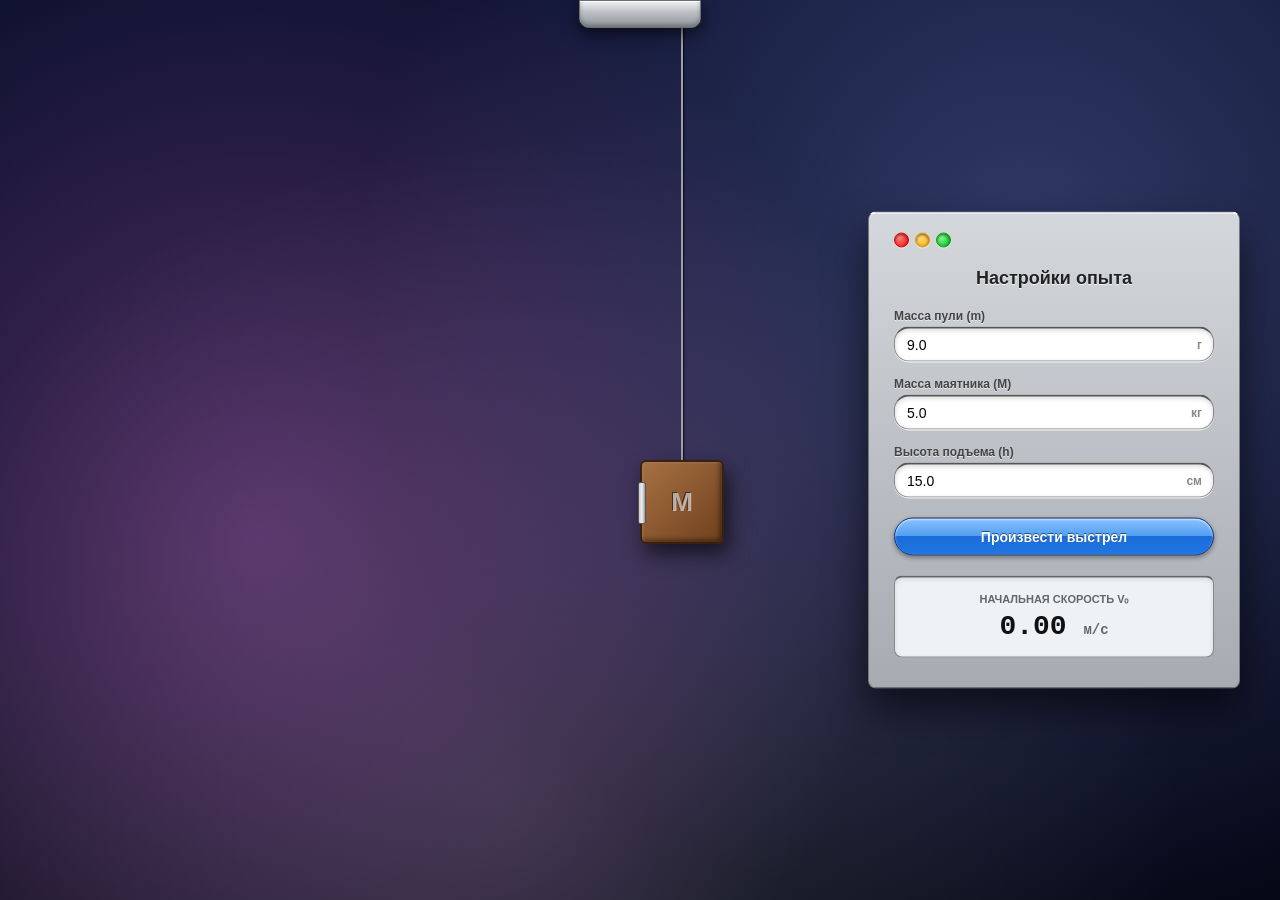
==== src/main/resources/static/index.html @ 95e3cc56 "Initial commit" ====
<!DOCTYPE html>
<html lang="ru">
<head>
    <meta charset="UTF-8">
    <meta name="viewport" content="width=device-width, initial-scale=1.0">
    <title>Баллистический маятник</title>
    <style>
        /* ========================================== */
        /* === ФОН MAC OS X LEOPARD (AURORA) ======== */
        /* ========================================== */
        body, html {
            margin: 0;
            padding: 0;
            width: 100vw;
            height: 100vh;
            overflow: hidden;
            font-family: "Lucida Grande", "Helvetica Neue", Helvetica, Arial, sans-serif;

            /* macOS X Leopard Aurora inspired background */
            background-color: #0a0f2a;
            background-image:
                radial-gradient(circle at 20% 60%, rgba(220, 114, 232, 0.35) 0%, transparent 55%),
                radial-gradient(circle at 80% 30%, rgba(125, 141, 223, 0.35) 0%, transparent 55%),
                radial-gradient(circle at 40% 90%, rgba(255, 255, 255, 0.15) 0%, transparent 60%),
                linear-gradient(180deg, #0b102d 0%, #050816 100%);

            color: #5e5561;
        }

        /* ========================================== */
        /* ==== ФИЗИЧЕСКИЕ ОБЪЕКТЫ (МАЯТНИК И ПУШКА) == */
        /* ========================================== */

        /* Точка крепления маятника (потолок) */
        .pendulum-pivot {
            position: absolute;
            top: 0;
            left: 50%;
            transform: translateX(-50%);
            width: 120px;
            height: 26px;

            background: linear-gradient(180deg,#f4f4f4 0%,#bfc3c9 40%,#8e939a 100%);
            border-radius: 0 0 10px 10px;
            border: 1px solid #6d6f73;

            box-shadow:
                inset 0 1px 0 rgba(255,255,255,0.9),
                inset 0 -2px 4px rgba(0,0,0,0.25),
                0 6px 16px rgba(0,0,0,0.6);

            z-index: 20;
        }

        /* Вращающаяся система маятника */
        .pendulum-system {
            position: absolute;
            top: 10px; /* Ось вращения */
            left: 50%;
            transform-origin: top center;
            display: flex;
            flex-direction: column;
            align-items: center;
            z-index: 10;
        }

        /* Нить маятника */
        .wire {
            width: 2px;
            height: 50vh;
            background: #a0a0a0;
            box-shadow: 1px 0 2px rgba(0,0,0,0.8);
        }

        /* Деревянный блок маятника (Детализированный) */
        .block {
            width: 80px;
            height: 80px;
            /* Текстура дерева */
            background: linear-gradient(135deg, #A67142 0%, #70401E 100%);
            border: 2px solid #3B200C;
            border-radius: 6px;
            box-shadow:
                    inset 1px 1px 3px rgba(255,255,255,0.2),
                    inset -2px -2px 5px rgba(0,0,0,0.5),
                    5px 10px 20px rgba(0,0,0,0.6);
            position: relative;
            display: flex;
            justify-content: center;
            align-items: center;
            font-size: 26px;
            font-weight: bold;
            color: rgba(255,255,255,0.6);
            text-shadow: -1px -1px 0 rgba(0,0,0,0.5);
        }

        /* Металлическая мишень на левой стороне блока */
        .target-plate {
            position: absolute;
            left: -4px;
            top: 20px;
            width: 6px;
            height: 40px;
            background: linear-gradient(to right, #ccc, #eee, #999);
            border: 1px solid #555;
            border-radius: 2px;
        }

        /* Стендовая пушка (Слева) */
        .launcher-station {
            position: absolute;
            left: 8vw;
            top: calc(50vh + 60px); /* Центр блока */
            transform: translateY(-50%);
            z-index: 12;
            display: flex;
            align-items: center;
        }

        /* Ствол пушки */
        .launcher-barrel {
            width: 220px;
            height: 90px;

            /* Only display the image without any visual container */
            background-image: url("https://upload.wikimedia.org/wikipedia/commons/b/b4/Glock_17_MOD_45154998_%28Transparent%29.png");
            background-size: contain;
            background-repeat: no-repeat;
            background-position: center;

            background-color: transparent;
            border: none;
            box-shadow: none;
        }

        /* Вспышка выстрела */
        .muzzle-flash {
            position: absolute;
            right: -10px;
            top: 10px;
            width: 70px;
            height: 70px;
            background: radial-gradient(circle, #fff 0%, #ffcc00 20%, #ff3300 50%, transparent 70%);
            border-radius: 50%;
            opacity: 0;
            mix-blend-mode: screen;
        }

        /* Летящая пуля */
        .flying-bullet {
            position: absolute;
            left: calc(8vw + 200px);
            top: calc(50vh + 30px);
            transform: translateY(-50%);
            width: 20px;
            height: 8px;
            /* Золотистая пуля */
            background: linear-gradient(to bottom, #ffea8c, #d4af37, #997a00);
            border-radius: 50% 3px 3px 50%;
            box-shadow: 0 0 10px rgba(255, 215, 0, 0.5);
            z-index: 11;
            opacity: 0;
        }

        /* ========================================== */
        /* === ПАНЕЛЬ УПРАВЛЕНИЯ (BRUSHED METAL) ==== */
        /* ========================================== */
        .control-panel {
            position: fixed;
            right: 40px;
            top: 50%;
            transform: translateY(-50%);
            width: 320px;
            /* Эффект матового алюминия */
            background: linear-gradient(0deg, #a6abb2 0%, #d4d7db 100%);
            border: 1px solid #777;
            border-top: 1px solid #fff;
            border-radius: 8px;
            padding: 20px 25px 30px 25px;
            box-shadow: 0 20px 40px rgba(0, 0, 0, 0.6), inset 0 1px 0 rgba(255,255,255,1);
            z-index: 100;
        }

        /* Оконные кнопки Apple (Светофор) */
        .window-controls {
            display: flex;
            gap: 6px;
            margin-bottom: 20px;
        }
        .dot {
            width: 13px;
            height: 13px;
            border-radius: 50%;
            box-shadow: inset 0 1px 3px rgba(0,0,0,0.6), 0 1px 0 rgba(255,255,255,0.5);
        }
        .dot.red { background: radial-gradient(circle at 30% 30%, #ff8585, #ff2e2e 70%, #cc0000); border: 1px solid #d00; }
        .dot.yellow { background: radial-gradient(circle at 30% 30%, #ffdf85, #ffb82e 70%, #d98f00); border: 1px solid #d90; }
        .dot.green { background: radial-gradient(circle at 30% 30%, #85ff93, #28c940 70%, #008f11); border: 1px solid #0a0; }

        .panel-header h2 {
            margin: 0;
            font-size: 18px;
            text-shadow: 0 1px 0 rgba(255,255,255,0.8);
            text-align: center;
            color: #222;
        }

        .inputs-container {
            margin-top: 20px;
            display: flex;
            flex-direction: column;
            gap: 15px;
        }

        .input-group label {
            font-size: 12px;
            color: #444;
            font-weight: bold;
            text-shadow: 0 1px 0 rgba(255,255,255,0.6);
            margin-bottom: 4px;
            display: block;
        }

        .input-wrapper {
            position: relative;
        }

        /* Поля ввода в стиле Mac OS X (вдавленные, белые) */
        input {
            width: 100%;
            background: #ffffff;
            border: 1px solid #888;
            border-top: 2px solid #555; /* Тень сверху */
            color: #000;
            padding: 8px 30px 8px 12px;
            border-radius: 15px; /* Pill-shape */
            font-size: 14px;
            outline: none;
            box-shadow: inset 0 2px 5px rgba(0,0,0,0.15), 0 1px 0 rgba(255,255,255,0.8);
            box-sizing: border-box;
            font-family: inherit;
        }

        input:focus {
            box-shadow: inset 0 2px 5px rgba(0,0,0,0.15), 0 0 5px rgba(81, 167, 249, 0.8);
            border-color: #51a7f9;
        }

        .unit {
            position: absolute;
            right: 12px;
            top: 50%;
            transform: translateY(-50%);
            color: #888;
            font-size: 12px;
            font-weight: bold;
        }

        /* Знаменитые желейные кнопки Aqua! */
        button {
            width: 100%;
            margin-top: 20px;
            background: linear-gradient(180deg, #8bc2ff 0%, #4f9ef0 49%, #1b6cd9 50%, #2076e3 100%);
            border: 1px solid #103173;
            color: #fff;
            padding: 10px;
            border-radius: 20px;
            font-size: 14px;
            font-weight: bold;
            text-shadow: 0 -1px 0 rgba(0,0,0,0.5);
            box-shadow: inset 0 1px 2px rgba(255,255,255,0.8), 0 2px 5px rgba(0,0,0,0.4);
            cursor: pointer;
        }

        button:active {
            background: linear-gradient(180deg, #5b92cc 0%, #3071b5 49%, #0f4896 50%, #1353a1 100%);
            box-shadow: inset 0 2px 4px rgba(0,0,0,0.6);
        }

        button:disabled {
            background: linear-gradient(180deg, #d0d0d0 0%, #b0b0b0 49%, #999 50%, #a0a0a0 100%);
            border-color: #777;
            text-shadow: 0 1px 0 rgba(255,255,255,0.5);
            color: #555;
            cursor: not-allowed;
        }

        /* Вывод результата (Экранчик) */
        .result-box {
            margin-top: 20px;
            background: #eef2f5;
            border: 1px solid #888;
            border-top: 2px solid #666;
            border-radius: 8px;
            padding: 15px;
            text-align: center;
            box-shadow: inset 0 2px 5px rgba(0,0,0,0.1);
        }

        .result-title {
            font-size: 11px;
            font-weight: bold;
            color: #666;
            text-transform: uppercase;
        }

        .result-value {
            font-size: 28px;
            font-weight: bold;
            color: #111;
            margin-top: 5px;
            font-family: "Courier New", Courier, monospace;
        }

        .result-value span {
            font-size: 14px;
            color: #666;
        }
    </style>
</head>
<body>


<!-- 1. Стендовая пушка (Слева) -->
<div class="launcher-station" id="launcher">
    <div class="launcher-barrel">
        <div class="muzzle-flash" id="flash"></div>
    </div>
</div>

<!-- 2. Летящая пуля -->
<div class="flying-bullet" id="bullet"></div>

<!-- 3. Система маятника (По центру) -->
<div class="pendulum-pivot"></div>
<div class="pendulum-system" id="pendulum">
    <div class="wire"></div>
    <div class="block">
        <div class="target-plate"></div>
        M
    </div>
</div>

<!-- 4. Панель управления (OS X Brushed Metal) -->
<aside class="control-panel">
    <div class="window-controls">
        <div class="dot red"></div>
        <div class="dot yellow"></div>
        <div class="dot green"></div>
    </div>

    <div class="panel-header">
        <h2>Настройки опыта</h2>
    </div>

    <div class="inputs-container">
        <div class="input-group">
            <label>Масса пули (m)</label>
            <div class="input-wrapper">
                <input type="number" id="bulletMass" value="9.0" step="0.1" min="0.1">
                <span class="unit">г</span>
            </div>
        </div>

        <div class="input-group">
            <label>Масса маятника (M)</label>
            <div class="input-wrapper">
                <input type="number" id="pendulumMass" value="5.0" step="0.1" min="0.1">
                <span class="unit">кг</span>
            </div>
        </div>

        <div class="input-group">
            <label>Высота подъема (h)</label>
            <div class="input-wrapper">
                <input type="number" id="height" value="15.0" step="0.1" min="0.1">
                <span class="unit">см</span>
            </div>
        </div>
    </div>

    <button id="fireBtn" onclick="performExperiment()">Произвести выстрел</button>

    <div class="result-box">
        <div class="result-title">Начальная скорость v₀</div>
        <div class="result-value" id="velocity-result">0.00 <span>м/с</span></div>
    </div>
</aside>

<script>
    async function performExperiment() {
        const bulletMass = document.getElementById('bulletMass').value;
        const pendulumMass = document.getElementById('pendulumMass').value;
        const height = document.getElementById('height').value;

        if(!bulletMass || !pendulumMass || !height) {
            alert("Пожалуйста, заполните все параметры!");
            return;
        }

        const button = document.getElementById('fireBtn');
        button.disabled = true;
        button.innerText = "Расчет...";

        try {
            // Вызов API на твоем Java сервере
            const response = await fetch('/api/calculate', {
                method: 'POST',
                headers: { 'Content-Type': 'application/json' },
                body: JSON.stringify({
                    bulletMass: parseFloat(bulletMass),
                    pendulumMass: parseFloat(pendulumMass),
                    height: parseFloat(height)
                })
            });

            if (response.ok) {
                const data = await response.json();
                triggerPhysicsAnimation(parseFloat(height), data.formattedVelocity);
            } else {
                alert("Ошибка сервера Spring Boot.");
                resetButton(button);
            }
        } catch (error) {
            console.error("Ошибка сети:", error);
            alert("Сервер не отвечает. Запусти Spring Boot.");
            resetButton(button);
        }
    }

    function triggerPhysicsAnimation(heightCm, resultVelocity) {
        const launcher = document.getElementById('launcher');
        const flash = document.getElementById('flash');
        const bullet = document.getElementById('bullet');
        const pendulum = document.getElementById('pendulum');
        const velocityResult = document.getElementById('velocity-result');
        const button = document.getElementById('fireBtn');

        // --- ШАГ 1: РАСЧЕТ УГЛА ОТКЛОНЕНИЯ ---
        // Длина нити (относительно экрана). Для визуализации примем, что нить 50vh = 100 см.
        const L_cm = 100;
        const effectiveHeight = Math.min(heightCm, L_cm - 2);
        const radians = Math.acos(1 - (effectiveHeight / L_cm));

        // ВАЖНО: Пистолет слева, маятник отклоняется вправо.
        // В CSS поворот против часовой стрелки (влево) это положительные градусы,
        // а нам нужно чтобы он пошел ВПРАВО, поэтому делаем угол отрицательным!
        let angleDeg = - (radians * (180 / Math.PI));
        // Ограничение для реалистичности
        angleDeg = Math.max(angleDeg, -70);

        // --- ШАГ 2: АНИМАЦИЯ ПИСТОЛЕТА И ПУЛИ ---
        // Отдача
        launcher.animate([
            { transform: 'translateY(-50%) translateX(0)' },
            { transform: 'translateY(-50%) translateX(-25px)', offset: 0.1 },
            { transform: 'translateY(-50%) translateX(0)' }
        ], { duration: 500, easing: 'cubic-bezier(0.1, 0.9, 0.2, 1)' });

        // Вспышка
        flash.animate([
            { opacity: 1, transform: 'scale(1.5)' },
            { opacity: 0, transform: 'scale(0.5)' }
        ], { duration: 150, easing: 'ease-out' });

        // Полет пули (к мишени)
        const targetX = 'calc(50vw - 40px)'; // Центр экрана минус половина ширины блока

        const bulletFly = bullet.animate([
            { left: 'calc(8vw + 200px)', top: 'calc(50vh + 30px)', opacity: 1, transform: 'rotate(0deg)' },
            { left: targetX, top: 'calc(50vh + 45px)', opacity: 1, transform: 'rotate(0deg)' }
        ], { duration: 200, easing: 'linear', fill: 'forwards' });

        // --- ШАГ 3: КОЛЛИЗИЯ И ГРАВИТАЦИЯ МАЯТНИКА ---
        bulletFly.onfinish = () => {

            // 1. ПУЛЯ ПАДАЕТ
            // После удара о мишень пуля отскакивает чуть вниз и падает на пол
            bullet.animate([
                { left: targetX, top: 'calc(50vh + 45px)', transform: 'rotate(0deg)', opacity: 1 },
                { left: `calc(${targetX} - 20px)`, top: '100vh', transform: 'rotate(-45deg)', opacity: 0 }
            ], { duration: 700, easing: 'ease-in', fill: 'forwards' });

            // 2. ГРАВИТАЦИЯ И ЗАТУХАНИЕ МАЯТНИКА (Damped Harmonic Oscillator)
            // Создаем реалистичные кадры затухающей синусоиды
            const frames = 150; // Количество кадров анимации
            const duration = 6000; // Маятник качается 6 секунд
            const keyframes = [];

            const freq = 15;   // Частота (как быстро качается туда-сюда)
            const damp = 2.5;  // Сила затухания (гравитация/трение воздуха)

            // Нормализатор, чтобы самый первый пик точно достигал расчетного угла angleDeg
            const peakTime = Math.PI / (2 * freq);
            const normFactor = 1 / (Math.exp(-damp * peakTime) * Math.sin(freq * peakTime));

            for (let i = 0; i <= frames; i++) {
                let t = i / frames;
                // Формула: Угол * Затухание * Синусоида
                let currentAngle = angleDeg * normFactor * Math.exp(-damp * t) * Math.sin(freq * t);
                keyframes.push({ transform: `rotate(${currentAngle}deg)` });
            }

            // Запускаем физику маятника
            pendulum.animate(keyframes, {
                duration: duration,
                easing: 'linear',
                fill: 'forwards'
            });

            // Вывод результата почти сразу после удара
            setTimeout(() => {
                velocityResult.innerHTML = `${resultVelocity} <span>м/с</span>`;
                resetButton(button);
            }, 500);
        };
    }

    function resetButton(button) {
        button.disabled = false;
        button.innerText = "Произвести выстрел";
    }
</script>
</body>
</html>
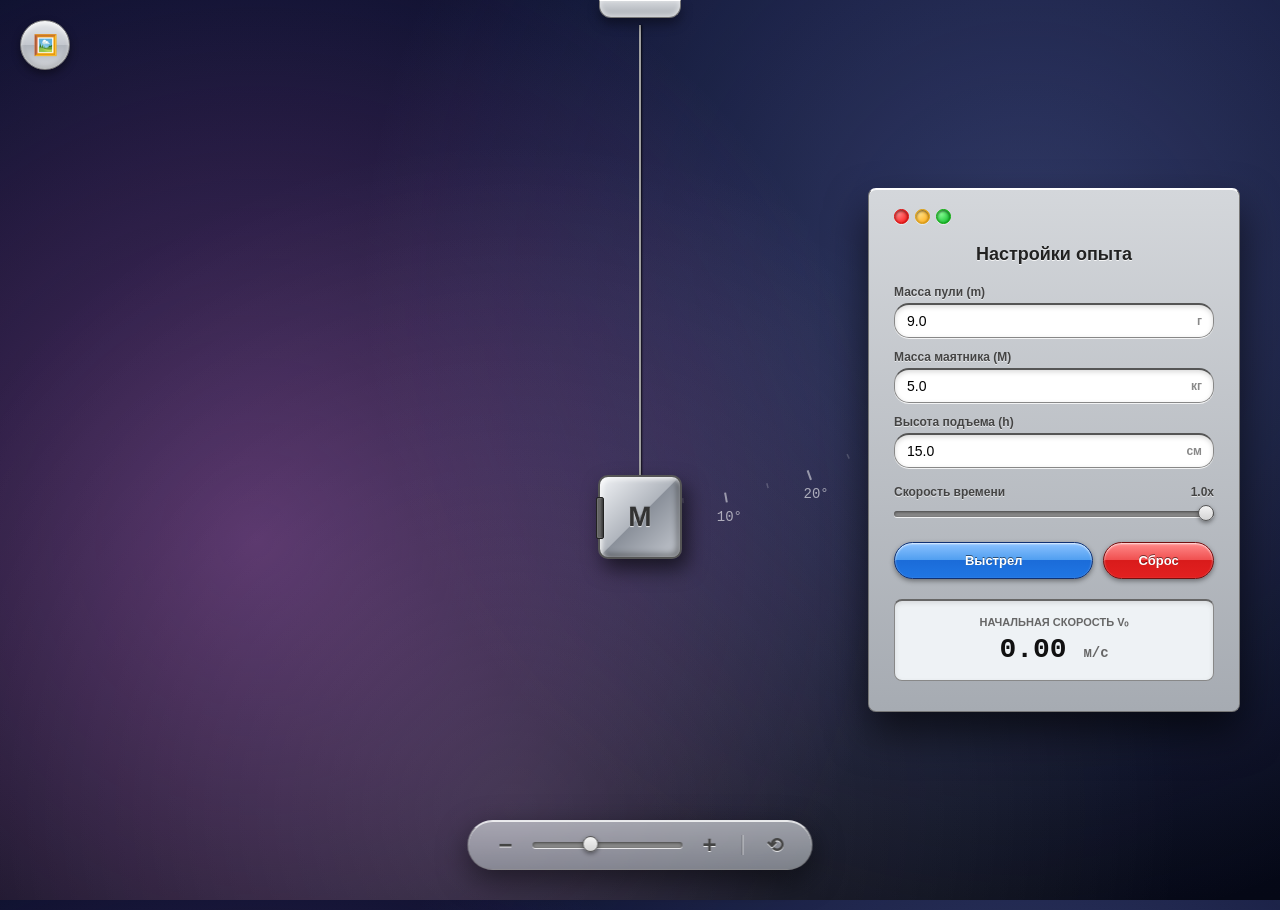
==== commit dcb3df08: "По сути итоговый вариант" ====
--- a/src/main/resources/static/index.html
+++ b/src/main/resources/static/index.html
@@ -15,16 +15,32 @@
             height: 100vh;
             overflow: hidden;
             font-family: "Lucida Grande", "Helvetica Neue", Helvetica, Arial, sans-serif;
-
-            /* macOS X Leopard Aurora inspired background */
+            color: #5e5561;
+            transition: background 0.5s ease;
+            cursor: grab; /* Курсор перетаскивания для фона */
+            user-select: none; /* Отключаем выделение текста при свайпе */
+        }
+
+        /* Фоны в стиле Apple */
+        .bg-leopard {
             background-color: #0a0f2a;
             background-image:
-                radial-gradient(circle at 20% 60%, rgba(220, 114, 232, 0.35) 0%, transparent 55%),
-                radial-gradient(circle at 80% 30%, rgba(125, 141, 223, 0.35) 0%, transparent 55%),
-                radial-gradient(circle at 40% 90%, rgba(255, 255, 255, 0.15) 0%, transparent 60%),
-                linear-gradient(180deg, #0b102d 0%, #050816 100%);
-
-            color: #5e5561;
+                    radial-gradient(circle at 20% 60%, rgba(220, 114, 232, 0.35) 0%, transparent 55%),
+                    radial-gradient(circle at 80% 30%, rgba(125, 141, 223, 0.35) 0%, transparent 55%),
+                    radial-gradient(circle at 40% 90%, rgba(255, 255, 255, 0.15) 0%, transparent 60%),
+                    linear-gradient(180deg, #0b102d 0%, #050816 100%);
+        }
+        .bg-tiger {
+            background-color: #0b5394;
+            background-image: repeating-linear-gradient(0deg, transparent, transparent 2px, rgba(255,255,255,0.05) 2px, rgba(255,255,255,0.05) 4px), radial-gradient(circle at 50% -20%, #4fa3e3 0%, #073763 80%);
+        }
+        .bg-linen {
+            background-color: #4a4d54;
+            background-image: radial-gradient(circle at center, transparent 0%, rgba(0,0,0,0.4) 100%), url('data:image/svg+xml;utf8,<svg xmlns="http://www.w3.org/2000/svg" width="4" height="4"><rect width="4" height="4" fill="%234a4d54"/><path d="M0 0L4 4M4 0L0 4" stroke="%233e4046" stroke-width="1"/></svg>');
+        }
+        .bg-space {
+            background-color: #05050a;
+            background-image: radial-gradient(circle at 30% 30%, rgba(120,40,200,0.2) 0%, transparent 50%), radial-gradient(circle at 70% 70%, rgba(40,120,200,0.2) 0%, transparent 50%), url('data:image/svg+xml;utf8,<svg xmlns="http://www.w3.org/2000/svg" width="100" height="100"><circle cx="20" cy="20" r="1" fill="white" opacity="0.5"/><circle cx="70" cy="80" r="1.5" fill="white" opacity="0.8"/><circle cx="80" cy="30" r="0.8" fill="white" opacity="0.3"/></svg>');
         }
 
         /* ========================================== */
@@ -34,20 +50,20 @@
         /* Точка крепления маятника (потолок) */
         .pendulum-pivot {
             position: absolute;
-            top: 0;
+            top: 0px;
             left: 50%;
             transform: translateX(-50%);
-            width: 120px;
-            height: 26px;
-
-            background: linear-gradient(180deg,#f4f4f4 0%,#bfc3c9 40%,#8e939a 100%);
-            border-radius: 0 0 10px 10px;
-            border: 1px solid #6d6f73;
+            width: 80px;
+            height: 16px;
+
+            background: linear-gradient(180deg, #d4d7db 0%, #a6abb2 100%);
+            border-radius: 0 0 12px 12px;
+            border: 1px solid #777;
+            border-top: 1px solid #fff;
 
             box-shadow:
-                inset 0 1px 0 rgba(255,255,255,0.9),
-                inset 0 -2px 4px rgba(0,0,0,0.25),
-                0 6px 16px rgba(0,0,0,0.6);
+                    inset 0 -2px 5px rgba(255,255,255,0.6),
+                    0 6px 12px rgba(0,0,0,0.4);
 
             z-index: 20;
         }
@@ -55,8 +71,10 @@
         /* Вращающаяся система маятника */
         .pendulum-system {
             position: absolute;
-            top: 10px; /* Ось вращения */
-            left: 50%;
+            top: 25px; /* Ось вращения смещена под крепление */
+            /* ИСПРАВЛЕНИЕ: Жесткое центрирование, смещаем ровно на половину ширины (40px) влево */
+            left: calc(50% - 40px);
+            width: 80px; /* Фиксированная ширина для ровного центрирования детей */
             transform-origin: top center;
             display: flex;
             flex-direction: column;
@@ -72,68 +90,61 @@
             box-shadow: 1px 0 2px rgba(0,0,0,0.8);
         }
 
-        /* Деревянный блок маятника (Детализированный) */
+        /* Металлический блок маятника (Стиль Chrome/Матовый алюминий) */
         .block {
             width: 80px;
             height: 80px;
-            /* Текстура дерева */
-            background: linear-gradient(135deg, #A67142 0%, #70401E 100%);
-            border: 2px solid #3B200C;
-            border-radius: 6px;
+            background: linear-gradient(135deg, #f0f2f5 0%, #b0b5bd 49%, #8a909a 50%, #c4c8cf 100%);
+            border: 2px solid #555;
+            border-radius: 10px;
             box-shadow:
-                    inset 1px 1px 3px rgba(255,255,255,0.2),
-                    inset -2px -2px 5px rgba(0,0,0,0.5),
+                    inset 2px 2px 5px rgba(255,255,255,0.9),
+                    inset -3px -3px 6px rgba(0,0,0,0.4),
                     5px 10px 20px rgba(0,0,0,0.6);
             position: relative;
             display: flex;
             justify-content: center;
             align-items: center;
-            font-size: 26px;
+            font-size: 28px;
             font-weight: bold;
-            color: rgba(255,255,255,0.6);
-            text-shadow: -1px -1px 0 rgba(0,0,0,0.5);
-        }
-
-        /* Металлическая мишень на левой стороне блока */
+            /* Эффект выгравированного текста */
+            color: #333;
+            text-shadow: 0 1px 1px rgba(255,255,255,0.8), 0 -1px 1px rgba(0,0,0,0.3);
+        }
+
         .target-plate {
             position: absolute;
             left: -4px;
             top: 20px;
             width: 6px;
             height: 40px;
-            background: linear-gradient(to right, #ccc, #eee, #999);
-            border: 1px solid #555;
+            /* Темный вороненый металл для контраста */
+            background: linear-gradient(to right, #444, #666, #333);
+            border: 1px solid #222;
             border-radius: 2px;
+            box-shadow: inset 1px 0 2px rgba(255,255,255,0.3);
         }
 
         /* Стендовая пушка (Слева) */
         .launcher-station {
             position: absolute;
             left: 8vw;
-            top: calc(50vh + 60px); /* Центр блока */
+            top: calc(50vh + 60px);
             transform: translateY(-50%);
             z-index: 12;
             display: flex;
             align-items: center;
         }
 
-        /* Ствол пушки */
         .launcher-barrel {
             width: 220px;
             height: 90px;
-
-            /* Only display the image without any visual container */
             background-image: url("https://upload.wikimedia.org/wikipedia/commons/b/b4/Glock_17_MOD_45154998_%28Transparent%29.png");
             background-size: contain;
             background-repeat: no-repeat;
             background-position: center;
-
-            background-color: transparent;
-            border: none;
-            box-shadow: none;
-        }
-
-        /* Вспышка выстрела */
+        }
+
         .muzzle-flash {
             position: absolute;
             right: -10px;
@@ -146,7 +157,6 @@
             mix-blend-mode: screen;
         }
 
-        /* Летящая пуля */
         .flying-bullet {
             position: absolute;
             left: calc(8vw + 200px);
@@ -154,12 +164,163 @@
             transform: translateY(-50%);
             width: 20px;
             height: 8px;
-            /* Золотистая пуля */
             background: linear-gradient(to bottom, #ffea8c, #d4af37, #997a00);
             border-radius: 50% 3px 3px 50%;
             box-shadow: 0 0 10px rgba(255, 215, 0, 0.5);
             z-index: 11;
             opacity: 0;
+        }
+
+        /* === ЭПИЧНЫЕ СПЕЦЭФФЕКТЫ СТОЛКНОВЕНИЯ === */
+        .particle {
+            position: absolute;
+            border-radius: 50%;
+            pointer-events: none;
+            z-index: 15;
+            box-shadow: 0 0 5px currentColor;
+        }
+        .shockwave {
+            position: absolute;
+            border-radius: 50%;
+            border: 2px solid rgba(255, 255, 255, 0.8);
+            box-shadow: 0 0 15px rgba(255,200,0,0.6), inset 0 0 10px rgba(255,200,0,0.4);
+            pointer-events: none;
+            z-index: 14;
+            transform: translate(-50%, -50%);
+        }
+
+        .impact-flash {
+            position: absolute;
+            width: 300px;
+            height: 300px;
+            background: radial-gradient(circle, rgba(255,255,255,0.9) 0%, rgba(255,200,0,0.5) 30%, transparent 70%);
+            transform: translate(-50%, -50%);
+            mix-blend-mode: screen;
+            z-index: 16;
+            pointer-events: none;
+        }
+
+        /* === КНОПКА ФОНА (КЛАССИЧЕСКАЯ МЕТАЛЛИЧЕСКАЯ КНОПКА APPLE) === */
+        .bg-switcher {
+            position: fixed;
+            top: 20px;
+            left: 20px;
+            width: 48px;
+            height: 48px;
+            border-radius: 50%;
+            background: linear-gradient(180deg, #e6e8eb 0%, #c4c8cf 49%, #b0b5bd 50%, #d4d7db 100%);
+            border: 1px solid #777;
+            box-shadow:
+                    0 4px 8px rgba(0,0,0,0.4),
+                    inset 0 2px 4px rgba(255,255,255,0.9),
+                    inset 0 -2px 5px rgba(0,0,0,0.2);
+            display: flex;
+            justify-content: center;
+            align-items: center;
+            cursor: pointer;
+            z-index: 100;
+            font-size: 20px;
+            transition: transform 0.1s, box-shadow 0.1s;
+        }
+
+        /* Убираем стеклянный блик от прошлой версии, металлу он не нужен */
+        .bg-switcher::before {
+            display: none;
+        }
+
+        .bg-switcher:active {
+            transform: scale(0.92);
+            background: linear-gradient(180deg, #b0b5bd 0%, #9a9fa8 49%, #8a909a 50%, #a6abb2 100%);
+            box-shadow:
+                    0 2px 4px rgba(0,0,0,0.4),
+                    inset 0 3px 6px rgba(0,0,0,0.5);
+        }
+
+        /* ========================================== */
+        /* === ИЗМЕРИТЕЛЬНАЯ ШКАЛА (PROTRACTOR) ===== */
+        /* ========================================== */
+        #scale-container {
+            position: absolute;
+            top: 10px; /* Совпадает с осью маятника */
+            left: 50%;
+            width: 100vh;
+            height: 100vh;
+            transform: translateX(-50%);
+            pointer-events: none;
+            z-index: 5; /* За маятником */
+        }
+        .scale-line {
+            stroke: rgba(255, 255, 255, 0.2);
+            stroke-width: 1.5;
+        }
+        .scale-line-major {
+            stroke: rgba(255, 255, 255, 0.5);
+            stroke-width: 2;
+        }
+        .scale-text {
+            fill: rgba(255, 255, 255, 0.6);
+            font-size: 14px;
+            font-family: monospace;
+            text-anchor: middle;
+            alignment-baseline: middle;
+        }
+
+        /* ========================================== */
+        /* === КОНТЕЙНЕР СИМУЛЯЦИИ И ЗУМ ============ */
+        /* ========================================== */
+        #simulation-container {
+            position: absolute;
+            top: 0;
+            left: 0;
+            width: 100vw;
+            height: 100vh;
+            transform-origin: center center;
+            transition: transform 0.15s ease-out; /* Плавный зум для кнопок */
+        }
+
+        #simulation-container.dragging {
+            transition: none; /* Отключаем плавность при ручном перетаскивании для устранения дерганий */
+        }
+
+        .zoom-panel {
+            position: fixed;
+            bottom: 30px;
+            left: 50%;
+            transform: translateX(-50%);
+            background: linear-gradient(0deg, rgba(166,171,178,0.7) 0%, rgba(212,215,219,0.7) 100%);
+            border: 1px solid rgba(119,119,119,0.5);
+            border-top: 1px solid rgba(255,255,255,0.8);
+            border-radius: 30px;
+            padding: 10px 25px;
+            box-shadow: 0 10px 30px rgba(0, 0, 0, 0.5), inset 0 1px 0 rgba(255,255,255,0.8);
+            backdrop-filter: blur(8px);
+            -webkit-backdrop-filter: blur(8px);
+            display: flex;
+            align-items: center;
+            gap: 15px;
+            z-index: 100;
+            cursor: default; /* Обычный курсор над панелью */
+        }
+
+        .zoom-icon {
+            font-size: 24px;
+            font-weight: bold;
+            color: #444;
+            text-shadow: 0 1px 0 rgba(255,255,255,0.8);
+            cursor: pointer;
+            user-select: none;
+            width: 24px;
+            text-align: center;
+            transition: transform 0.1s;
+        }
+
+        .zoom-icon:active {
+            transform: scale(0.8);
+        }
+
+        .zoom-panel input[type="range"] {
+            width: 150px;
+            margin: 0;
         }
 
         /* ========================================== */
@@ -171,7 +332,6 @@
             top: 50%;
             transform: translateY(-50%);
             width: 320px;
-            /* Эффект матового алюминия */
             background: linear-gradient(0deg, #a6abb2 0%, #d4d7db 100%);
             border: 1px solid #777;
             border-top: 1px solid #fff;
@@ -179,9 +339,9 @@
             padding: 20px 25px 30px 25px;
             box-shadow: 0 20px 40px rgba(0, 0, 0, 0.6), inset 0 1px 0 rgba(255,255,255,1);
             z-index: 100;
-        }
-
-        /* Оконные кнопки Apple (Светофор) */
+            cursor: default; /* Обычный курсор над панелью */
+        }
+
         .window-controls {
             display: flex;
             gap: 6px;
@@ -209,7 +369,7 @@
             margin-top: 20px;
             display: flex;
             flex-direction: column;
-            gap: 15px;
+            gap: 12px;
         }
 
         .input-group label {
@@ -218,22 +378,22 @@
             font-weight: bold;
             text-shadow: 0 1px 0 rgba(255,255,255,0.6);
             margin-bottom: 4px;
-            display: block;
+            display: flex;
+            justify-content: space-between;
         }
 
         .input-wrapper {
             position: relative;
         }
 
-        /* Поля ввода в стиле Mac OS X (вдавленные, белые) */
-        input {
+        input[type="number"] {
             width: 100%;
             background: #ffffff;
             border: 1px solid #888;
-            border-top: 2px solid #555; /* Тень сверху */
+            border-top: 2px solid #555;
             color: #000;
             padding: 8px 30px 8px 12px;
-            border-radius: 15px; /* Pill-shape */
+            border-radius: 15px;
             font-size: 14px;
             outline: none;
             box-shadow: inset 0 2px 5px rgba(0,0,0,0.15), 0 1px 0 rgba(255,255,255,0.8);
@@ -241,9 +401,39 @@
             font-family: inherit;
         }
 
-        input:focus {
+        input[type="number"]:focus {
             box-shadow: inset 0 2px 5px rgba(0,0,0,0.15), 0 0 5px rgba(81, 167, 249, 0.8);
             border-color: #51a7f9;
+        }
+
+        /* Стилизация ползунка времени */
+        input[type="range"] {
+            -webkit-appearance: none;
+            width: 100%;
+            background: transparent;
+            margin: 5px 0;
+        }
+        input[type="range"]:focus {
+            outline: none;
+        }
+        input[type="range"]::-webkit-slider-runnable-track {
+            width: 100%;
+            height: 6px;
+            cursor: pointer;
+            background: #888;
+            border-radius: 3px;
+            box-shadow: inset 0 1px 3px rgba(0,0,0,0.5), 0 1px 0 rgba(255,255,255,0.8);
+        }
+        input[type="range"]::-webkit-slider-thumb {
+            height: 16px;
+            width: 16px;
+            border-radius: 50%;
+            background: linear-gradient(180deg, #f4f4f4 0%, #d4d4d4 100%);
+            border: 1px solid #555;
+            box-shadow: 0 2px 4px rgba(0,0,0,0.4);
+            cursor: pointer;
+            -webkit-appearance: none;
+            margin-top: -6px;
         }
 
         .unit {
@@ -256,16 +446,21 @@
             font-weight: bold;
         }
 
-        /* Знаменитые желейные кнопки Aqua! */
+        /* Кнопки */
+        .button-group {
+            display: flex;
+            gap: 10px;
+            margin-top: 20px;
+        }
+
         button {
-            width: 100%;
-            margin-top: 20px;
+            flex: 1;
             background: linear-gradient(180deg, #8bc2ff 0%, #4f9ef0 49%, #1b6cd9 50%, #2076e3 100%);
             border: 1px solid #103173;
             color: #fff;
             padding: 10px;
             border-radius: 20px;
-            font-size: 14px;
+            font-size: 13px;
             font-weight: bold;
             text-shadow: 0 -1px 0 rgba(0,0,0,0.5);
             box-shadow: inset 0 1px 2px rgba(255,255,255,0.8), 0 2px 5px rgba(0,0,0,0.4);
@@ -285,7 +480,15 @@
             cursor: not-allowed;
         }
 
-        /* Вывод результата (Экранчик) */
+        .btn-reset {
+            flex: 0.5;
+            background: linear-gradient(180deg, #ff8b8b 0%, #f04f4f 49%, #d91b1b 50%, #e32020 100%);
+            border: 1px solid #731010;
+        }
+        .btn-reset:active {
+            background: linear-gradient(180deg, #cc5b5b 0%, #b53030 49%, #960f0f 50%, #a11313 100%);
+        }
+
         .result-box {
             margin-top: 20px;
             background: #eef2f5;
@@ -318,33 +521,50 @@
         }
     </style>
 </head>
-<body>
-
-
-<!-- 1. Стендовая пушка (Слева) -->
-<div class="launcher-station" id="launcher">
-    <div class="launcher-barrel">
-        <div class="muzzle-flash" id="flash"></div>
+<body class="bg-leopard">
+
+<!-- КОНТЕЙНЕР ДЛЯ МАСШТАБИРОВАНИЯ (Группирует все объекты симуляции) -->
+<div id="simulation-container">
+    <!-- Шкала (Генерируется через JS) -->
+    <svg id="scale-container"></svg>
+
+    <!-- 1. Стендовая пушка -->
+    <div class="launcher-station" id="launcher">
+        <div class="launcher-barrel">
+            <div class="muzzle-flash" id="flash"></div>
+        </div>
+    </div>
+
+    <!-- 2. Летящая пуля -->
+    <div class="flying-bullet" id="bullet"></div>
+
+    <!-- 3. Система маятника -->
+    <div class="pendulum-pivot"></div>
+    <div class="pendulum-system" id="pendulum">
+        <div class="wire"></div>
+        <div class="block">
+            <div class="target-plate"></div>
+            M
+        </div>
     </div>
 </div>
 
-<!-- 2. Летящая пуля -->
-<div class="flying-bullet" id="bullet"></div>
-
-<!-- 3. Система маятника (По центру) -->
-<div class="pendulum-pivot"></div>
-<div class="pendulum-system" id="pendulum">
-    <div class="wire"></div>
-    <div class="block">
-        <div class="target-plate"></div>
-        M
-    </div>
+<!-- Панель зума (Внизу по центру) -->
+<div class="zoom-panel">
+    <span class="zoom-icon" onclick="changeZoom(-0.05)" title="Отдалить">−</span>
+    <input type="range" id="zoomScale" min="0.4" max="2.0" step="0.05" value="1.0" oninput="setZoom(this.value)">
+    <span class="zoom-icon" onclick="changeZoom(0.05)" title="Приблизить">+</span>
+    <div style="width: 1px; height: 20px; background: rgba(0,0,0,0.2); margin: 0 5px; box-shadow: 1px 0 0 rgba(255,255,255,0.5);"></div>
+    <span class="zoom-icon" onclick="resetView()" title="Сбросить камеру" style="font-size: 20px;">⟲</span>
 </div>
 
-<!-- 4. Панель управления (OS X Brushed Metal) -->
+<!-- Иконка смены фона -->
+<div class="bg-switcher" onclick="cycleBackground()" title="Сменить фон (Стиль Apple)">🖼️</div>
+
+<!-- 4. Панель управления -->
 <aside class="control-panel">
     <div class="window-controls">
-        <div class="dot red"></div>
+        <div class="dot red" onclick="resetSimulation()" style="cursor: pointer;" title="Сброс"></div>
         <div class="dot yellow"></div>
         <div class="dot green"></div>
     </div>
@@ -377,9 +597,18 @@
                 <span class="unit">см</span>
             </div>
         </div>
+
+        <!-- Контроль времени (Slow-Mo) -->
+        <div class="input-group" style="margin-top: 5px;">
+            <label><span>Скорость времени</span> <span id="timeVal">1.0x</span></label>
+            <input type="range" id="timeScale" min="0.1" max="1.0" step="0.1" value="1.0" oninput="updateTimeScale(this.value)">
+        </div>
     </div>
 
-    <button id="fireBtn" onclick="performExperiment()">Произвести выстрел</button>
+    <div class="button-group">
+        <button id="fireBtn" onclick="performExperiment()">Выстрел</button>
+        <button id="resetBtn" class="btn-reset" onclick="resetSimulation()">Сброс</button>
+    </div>
 
     <div class="result-box">
         <div class="result-title">Начальная скорость v₀</div>
@@ -388,46 +617,342 @@
 </aside>
 
 <script>
+    let globalPlaybackRate = 1.0;
+    let activeAnimations = [];
+    let numberAnimFrame = null; // Переменная для контроля анимации чисел
+
+    // --- Управление фонами (Стиль Apple) ---
+    const backgrounds = ['bg-leopard', 'bg-tiger', 'bg-linen', 'bg-space'];
+    let currentBgIndex = 0;
+    function cycleBackground() {
+        document.body.classList.remove(backgrounds[currentBgIndex]);
+        currentBgIndex = (currentBgIndex + 1) % backgrounds.length;
+        document.body.classList.add(backgrounds[currentBgIndex]);
+    }
+
+    // --- Управление обзором (Панорамирование и Зум) ---
+    let currentZoom = 1.0;
+    let currentPanX = 0;
+    let isDraggingView = false;
+    let startDragX = 0;
+    let startPanX = 0;
+
+    function updateView() {
+        document.getElementById('simulation-container').style.transform = `scale(${currentZoom}) translateX(${currentPanX}px)`;
+    }
+
+    function setZoom(val) {
+        currentZoom = parseFloat(val);
+        document.getElementById('zoomScale').value = currentZoom;
+        updateView();
+    }
+
+    function changeZoom(delta) {
+        let newVal = currentZoom + delta;
+        newVal = Math.max(0.4, Math.min(2.0, newVal));
+        setZoom(newVal);
+    }
+
+    function resetView() {
+        currentZoom = 1.0;
+        currentPanX = 0;
+        document.getElementById('zoomScale').value = 1.0;
+        updateView();
+    }
+
+    // Перетаскивание мышью (Движение камеры вправо/влево)
+    document.body.addEventListener('mousedown', (e) => {
+        if (e.target.closest('.control-panel') || e.target.closest('.zoom-panel') || e.target.closest('.bg-switcher')) return;
+
+        e.preventDefault(); // Предотвращаем случайное выделение текста
+
+        isDraggingView = true;
+        startDragX = e.clientX;
+        startPanX = currentPanX;
+        document.body.style.cursor = 'grabbing';
+        document.getElementById('simulation-container').classList.add('dragging');
+    });
+
+    window.addEventListener('mousemove', (e) => {
+        if (!isDraggingView) return;
+        const deltaX = (e.clientX - startDragX) / currentZoom;
+        let newPan = startPanX + deltaX;
+
+        // Ограничение перемещения камеры
+        // maxPan: сдвиг вправо (камера смотрит влево) - не даем уйти за пушку
+        const maxPan = window.innerWidth * 0.15;
+        // minPan: сдвиг влево (камера смотрит вправо) - оставляем запас для обзора маятника
+        const minPan = -window.innerWidth * 0.6;
+
+        currentPanX = Math.max(minPan, Math.min(maxPan, newPan));
+        updateView();
+    });
+
+    window.addEventListener('mouseup', () => {
+        isDraggingView = false;
+        document.body.style.cursor = 'grab';
+        document.getElementById('simulation-container').classList.remove('dragging');
+    });
+    window.addEventListener('mouseleave', () => {
+        isDraggingView = false;
+        document.body.style.cursor = 'grab';
+        document.getElementById('simulation-container').classList.remove('dragging');
+    });
+
+    // --- ИСПРАВЛЕНИЕ: Координаты точного попадания пули в мишень ---
+    // Левый край блока (ширина 80px) находится на 50vw - 40px
+    // Мишень (-4px) находится на 50vw - 44px
+    // Чтобы правый край пули (ширина 20px) коснулся мишени, пуля должна остановиться на (50vw - 44px) - 20px = 50vw - 64px
+    const TARGET_LEFT_PX = 'calc(50vw - 64px)';
+    const EPICENTER_PX = 'calc(50vw - 44px)'; // Эпицентр взрыва прямо на металлической пластине
+
+    // --- Эпичные спецэффекты ---
+    function createImpactEffect() {
+        const container = document.getElementById('simulation-container');
+        const startLeft = EPICENTER_PX;
+        const startTop = 'calc(50vh + 45px)';
+
+        // 0. Ослепительная вспышка (Glow)
+        const flash = document.createElement('div');
+        flash.className = 'impact-flash';
+        flash.style.left = startLeft;
+        flash.style.top = startTop;
+        container.appendChild(flash);
+
+        const flashAnim = flash.animate([
+            { opacity: 1, transform: 'translate(-50%, -50%) scale(0.2)' },
+            { opacity: 0, transform: 'translate(-50%, -50%) scale(1.5)' }
+        ], { duration: 400, easing: 'ease-out' });
+        flashAnim.playbackRate = globalPlaybackRate;
+        flashAnim.onfinish = () => flash.remove();
+
+        // 1. Двойная ударная волна
+        for (let w = 0; w < 2; w++) {
+            const wave = document.createElement('div');
+            wave.className = 'shockwave';
+            wave.style.left = startLeft;
+            wave.style.top = startTop;
+            container.appendChild(wave);
+
+            const waveAnim = wave.animate([
+                { width: '0px', height: '0px', opacity: 1, borderWidth: '8px' },
+                { width: w === 0 ? '250px' : '150px', height: w === 0 ? '250px' : '150px', opacity: 0, borderWidth: '1px' }
+            ], { duration: 600 + (w*200), easing: 'cubic-bezier(0.1, 0.8, 0.3, 1)', delay: w * 50 });
+            waveAnim.playbackRate = globalPlaybackRate;
+            activeAnimations.push(waveAnim);
+            waveAnim.onfinish = () => wave.remove();
+        }
+
+        // 2. Эпичные искры (Имитация разлета и гравитации)
+        for(let i=0; i < 40; i++) {
+            const spark = document.createElement('div');
+            spark.className = 'particle';
+            const size = Math.random() * 6 + 2;
+            spark.style.width = size + 'px';
+            spark.style.height = size + 'px';
+
+            // Температурные цвета искр
+            const colors = ['#ffffff', '#ffea8c', '#ffaa00', '#ff3300'];
+            spark.style.background = colors[Math.floor(Math.random() * colors.length)];
+            spark.style.boxShadow = `0 0 ${size*2}px ${spark.style.background}`;
+            spark.style.left = startLeft;
+            spark.style.top = startTop;
+            container.appendChild(spark);
+
+            // Разлет (мощный конус преимущественно назад и вверх/вниз)
+            const angle = (Math.random() * 180 - 90) * (Math.PI / 180);
+            const velocity = Math.random() * 300 + 100; // Увеличенная скорость
+            const tx = -Math.cos(angle) * velocity;
+            const ty = Math.sin(angle) * velocity;
+
+            // Физика гравитации (опускание к концу анимации)
+            const drop = Math.random() * 150 + 50;
+
+            const sparkAnim = spark.animate([
+                { transform: 'translate(0, 0) scale(1)', opacity: 1 },
+                { transform: `translate(${tx*0.5}px, ${ty*0.5 - drop*0.2}px) scale(0.8)`, opacity: 0.9, offset: 0.5 },
+                { transform: `translate(${tx}px, ${ty + drop}px) scale(0)`, opacity: 0 }
+            ], { duration: 800 + Math.random()*800, easing: 'cubic-bezier(0.2, 0.8, 0.4, 1)' });
+            sparkAnim.playbackRate = globalPlaybackRate;
+            activeAnimations.push(sparkAnim);
+            sparkAnim.onfinish = () => spark.remove();
+        }
+    }
+
+    // --- Отрисовка стильной шкалы (Транспортира) ---
+    function drawScale() {
+        const svg = document.getElementById('scale-container');
+        svg.innerHTML = '';
+
+        // Маятник крепится по центру сверху (50%, 0)
+        // Радиус маятника - 50vh.
+        const vh = window.innerHeight;
+        const R = vh * 0.5 + 40; // 50vh нить + 40px половина блока
+        const cx = vh / 2; // Центр SVG по X (ширина SVG 100vh)
+        const cy = 0;      // Центр по Y
+
+        // Рисуем дугу (только правую часть от 0 до 60 градусов)
+        for(let angle = 0; angle <= 60; angle += 5) {
+            const rad = angle * (Math.PI / 180);
+            const isMajor = angle % 10 === 0;
+
+            // Маятник отклоняется вправо
+            const x1 = cx + (R + (isMajor ? 10 : 5)) * Math.sin(rad);
+            const y1 = cy + (R + (isMajor ? 10 : 5)) * Math.cos(rad);
+            const x2 = cx + R * Math.sin(rad);
+            const y2 = cy + R * Math.cos(rad);
+
+            const line = document.createElementNS("http://www.w3.org/2000/svg", "line");
+            line.setAttribute("x1", x1);
+            line.setAttribute("y1", y1);
+            line.setAttribute("x2", x2);
+            line.setAttribute("y2", y2);
+            line.setAttribute("class", isMajor ? "scale-line-major" : "scale-line");
+            svg.appendChild(line);
+
+            if (isMajor) {
+                const tx = cx + (R + 25) * Math.sin(rad);
+                const ty = cy + (R + 25) * Math.cos(rad);
+                const text = document.createElementNS("http://www.w3.org/2000/svg", "text");
+                text.setAttribute("x", tx);
+                text.setAttribute("y", ty);
+                text.setAttribute("class", "scale-text");
+                text.textContent = angle + "°";
+                svg.appendChild(text);
+            }
+        }
+
+        // Настройка viewBox, чтобы центр был правильным
+        svg.setAttribute("viewBox", `0 0 ${vh} ${vh}`);
+    }
+
+    // Вызываем при загрузке и при изменении размера окна
+    window.addEventListener('load', drawScale);
+    window.addEventListener('resize', drawScale);
+
+    // --- Управление временем (Slow Motion) ---
+    function updateTimeScale(val) {
+        globalPlaybackRate = parseFloat(val);
+        document.getElementById('timeVal').innerText = globalPlaybackRate.toFixed(1) + 'x';
+
+        // Применяем скорость ко всем активным анимациям "на лету"
+        activeAnimations.forEach(anim => {
+            if(anim.playState !== 'finished' && anim.playState !== 'idle') {
+                anim.playbackRate = globalPlaybackRate;
+            }
+        });
+    }
+
+    // --- Сброс симуляции ---
+    function resetSimulation() {
+        // Отменяем все анимации
+        activeAnimations.forEach(anim => anim.cancel());
+        activeAnimations = [];
+
+        // ПРИНУДИТЕЛЬНАЯ ОЧИСТКА: Удаляем зависшие спецэффекты из DOM, если анимация была прервана сбросом
+        document.querySelectorAll('.particle, .shockwave, .impact-flash').forEach(el => el.remove());
+
+        // Останавливаем бегущие цифры, если они еще работают
+        if (numberAnimFrame) {
+            cancelAnimationFrame(numberAnimFrame);
+            numberAnimFrame = null;
+        }
+
+        // Возвращаем элементы на исходные позиции (Точно 0 градусов)
+        document.getElementById('launcher').style.transform = '';
+        document.getElementById('flash').style.opacity = '0';
+        document.getElementById('bullet').style.opacity = '0';
+        document.getElementById('bullet').style.left = 'calc(8vw + 200px)';
+        document.getElementById('bullet').style.top = 'calc(50vh + 30px)';
+        document.getElementById('bullet').style.transform = '';
+        document.getElementById('pendulum').style.transform = 'rotate(0deg)';
+
+        // Сброс UI
+        document.getElementById('velocity-result').innerHTML = '0.00 <span>м/с</span>';
+        document.getElementById('fireBtn').disabled = false;
+        document.getElementById('fireBtn').innerText = "Выстрел";
+    }
+
+    // --- Анимация бегущих цифр ---
+    function animateValue(id, start, end, duration) {
+        if (numberAnimFrame) cancelAnimationFrame(numberAnimFrame);
+        const obj = document.getElementById(id);
+        let startTimestamp = null;
+        const step = (timestamp) => {
+            if (!startTimestamp) startTimestamp = timestamp;
+            const progress = Math.min((timestamp - startTimestamp) / duration, 1);
+            // Формула плавного замедления (easeOutExpo)
+            const easeOut = progress === 1 ? 1 : 1 - Math.pow(2, -10 * progress);
+            const currentVal = (start + (end - start) * easeOut).toFixed(2);
+
+            obj.innerHTML = `${currentVal} <span>м/с</span>`;
+
+            if (progress < 1) {
+                numberAnimFrame = window.requestAnimationFrame(step);
+            }
+        };
+        numberAnimFrame = window.requestAnimationFrame(step);
+    }
+
+    // Вспомогательная функция для запуска анимаций с учетом времени
+    function playAnim(element, keyframes, options) {
+        const anim = element.animate(keyframes, options);
+        anim.playbackRate = globalPlaybackRate;
+        activeAnimations.push(anim);
+        return anim;
+    }
+
+    // --- Основной расчет ---
     async function performExperiment() {
-        const bulletMass = document.getElementById('bulletMass').value;
-        const pendulumMass = document.getElementById('pendulumMass').value;
-        const height = document.getElementById('height').value;
-
-        if(!bulletMass || !pendulumMass || !height) {
+        resetSimulation(); // Очищаем перед новым выстрелом
+
+        const bulletMass = parseFloat(document.getElementById('bulletMass').value);
+        const pendulumMass = parseFloat(document.getElementById('pendulumMass').value);
+        const heightCm = parseFloat(document.getElementById('height').value);
+
+        if(!bulletMass || !pendulumMass || !heightCm) {
             alert("Пожалуйста, заполните все параметры!");
             return;
         }
 
         const button = document.getElementById('fireBtn');
         button.disabled = true;
-        button.innerText = "Расчет...";
+        button.innerText = "В процессе...";
+
+        let formattedVelocity = "0.00";
 
         try {
-            // Вызов API на твоем Java сервере
+            // Пытаемся вызвать API (если сервер Spring Boot включен)
             const response = await fetch('/api/calculate', {
                 method: 'POST',
                 headers: { 'Content-Type': 'application/json' },
-                body: JSON.stringify({
-                    bulletMass: parseFloat(bulletMass),
-                    pendulumMass: parseFloat(pendulumMass),
-                    height: parseFloat(height)
-                })
+                body: JSON.stringify({ bulletMass, pendulumMass, height: heightCm })
             });
 
             if (response.ok) {
                 const data = await response.json();
-                triggerPhysicsAnimation(parseFloat(height), data.formattedVelocity);
+                formattedVelocity = data.formattedVelocity;
             } else {
-                alert("Ошибка сервера Spring Boot.");
-                resetButton(button);
+                throw new Error("Server error");
             }
         } catch (error) {
-            console.error("Ошибка сети:", error);
-            alert("Сервер не отвечает. Запусти Spring Boot.");
-            resetButton(button);
-        }
-    }
-
+            // ЛОКАЛЬНЫЙ ФОЛЛБЕК (Расчет прямо в JS, если API недоступно)
+            console.log("Сервер недоступен. Используется локальный расчет.");
+            const g = 9.81;
+            const h_m = heightCm / 100; // см в метры
+            const m_kg = bulletMass / 1000; // г в кг
+
+            // v = sqrt(2gh) - макс. скорость маятника
+            const v_pendulum = Math.sqrt(2 * g * h_m);
+            // Закон сохранения импульса: m * v0 = (m + M) * v_pendulum
+            const v0 = ((m_kg + pendulumMass) * v_pendulum) / m_kg;
+            formattedVelocity = v0.toFixed(2);
+        }
+
+        triggerPhysicsAnimation(heightCm, formattedVelocity);
+    }
+
+    // --- Анимация физики ---
     function triggerPhysicsAnimation(heightCm, resultVelocity) {
         const launcher = document.getElementById('launcher');
         const flash = document.getElementById('flash');
@@ -436,89 +961,84 @@
         const velocityResult = document.getElementById('velocity-result');
         const button = document.getElementById('fireBtn');
 
-        // --- ШАГ 1: РАСЧЕТ УГЛА ОТКЛОНЕНИЯ ---
-        // Длина нити (относительно экрана). Для визуализации примем, что нить 50vh = 100 см.
-        const L_cm = 100;
-        const effectiveHeight = Math.min(heightCm, L_cm - 2);
+        // РАСЧЕТ УГЛА ОТКЛОНЕНИЯ
+        const L_cm = 100; // Визуальная длина
+        const effectiveHeight = Math.min(heightCm, L_cm - 1);
         const radians = Math.acos(1 - (effectiveHeight / L_cm));
 
-        // ВАЖНО: Пистолет слева, маятник отклоняется вправо.
-        // В CSS поворот против часовой стрелки (влево) это положительные градусы,
-        // а нам нужно чтобы он пошел ВПРАВО, поэтому делаем угол отрицательным!
-        let angleDeg = - (radians * (180 / Math.PI));
-        // Ограничение для реалистичности
-        angleDeg = Math.max(angleDeg, -70);
-
-        // --- ШАГ 2: АНИМАЦИЯ ПИСТОЛЕТА И ПУЛИ ---
-        // Отдача
-        launcher.animate([
+        let angleDeg = -(radians * (180 / Math.PI));
+        angleDeg = Math.max(angleDeg, -75); // Визуальный лимит угла
+
+        // Отдача пистолета
+        playAnim(launcher, [
             { transform: 'translateY(-50%) translateX(0)' },
             { transform: 'translateY(-50%) translateX(-25px)', offset: 0.1 },
             { transform: 'translateY(-50%) translateX(0)' }
         ], { duration: 500, easing: 'cubic-bezier(0.1, 0.9, 0.2, 1)' });
 
         // Вспышка
-        flash.animate([
+        playAnim(flash, [
             { opacity: 1, transform: 'scale(1.5)' },
             { opacity: 0, transform: 'scale(0.5)' }
         ], { duration: 150, easing: 'ease-out' });
 
-        // Полет пули (к мишени)
-        const targetX = 'calc(50vw - 40px)'; // Центр экрана минус половина ширины блока
-
-        const bulletFly = bullet.animate([
+        // Полет пули (Точно к левому краю пластины)
+        const bulletFly = playAnim(bullet, [
             { left: 'calc(8vw + 200px)', top: 'calc(50vh + 30px)', opacity: 1, transform: 'rotate(0deg)' },
-            { left: targetX, top: 'calc(50vh + 45px)', opacity: 1, transform: 'rotate(0deg)' }
+            { left: TARGET_LEFT_PX, top: 'calc(50vh + 45px)', opacity: 1, transform: 'rotate(0deg)' }
         ], { duration: 200, easing: 'linear', fill: 'forwards' });
 
-        // --- ШАГ 3: КОЛЛИЗИЯ И ГРАВИТАЦИЯ МАЯТНИКА ---
+        // После точного попадания пули в маятник
         bulletFly.onfinish = () => {
-
-            // 1. ПУЛЯ ПАДАЕТ
-            // После удара о мишень пуля отскакивает чуть вниз и падает на пол
-            bullet.animate([
-                { left: targetX, top: 'calc(50vh + 45px)', transform: 'rotate(0deg)', opacity: 1 },
-                { left: `calc(${targetX} - 20px)`, top: '100vh', transform: 'rotate(-45deg)', opacity: 0 }
+            // Запуск эпичного спецэффекта
+            createImpactEffect();
+
+            // Падение пули (отскок от пластины)
+            playAnim(bullet, [
+                { left: TARGET_LEFT_PX, top: 'calc(50vh + 45px)', transform: 'rotate(0deg)', opacity: 1 },
+                { left: `calc(${TARGET_LEFT_PX} - 20px)`, top: '100vh', transform: 'rotate(-45deg)', opacity: 0 }
             ], { duration: 700, easing: 'ease-in', fill: 'forwards' });
 
-            // 2. ГРАВИТАЦИЯ И ЗАТУХАНИЕ МАЯТНИКА (Damped Harmonic Oscillator)
-            // Создаем реалистичные кадры затухающей синусоиды
-            const frames = 150; // Количество кадров анимации
-            const duration = 6000; // Маятник качается 6 секунд
+            // ИСПРАВЛЕНИЕ МАТЕМАТИКИ МАЯТНИКА (Всегда встает на 0)
+            const frames = 150;
+            const duration = 6000;
             const keyframes = [];
 
-            const freq = 15;   // Частота (как быстро качается туда-сюда)
-            const damp = 2.5;  // Сила затухания (гравитация/трение воздуха)
-
-            // Нормализатор, чтобы самый первый пик точно достигал расчетного угла angleDeg
-            const peakTime = Math.PI / (2 * freq);
+            // Делаем частоту кратной числу ПИ, чтобы последний кадр синусоиды идеально совпадал с нулем
+            const freq = 5 * Math.PI;
+            const damp = 3.5;
+
+            // Точный расчет пика для нормализации
+            const peakTime = Math.atan(freq / damp) / freq;
             const normFactor = 1 / (Math.exp(-damp * peakTime) * Math.sin(freq * peakTime));
 
             for (let i = 0; i <= frames; i++) {
                 let t = i / frames;
-                // Формула: Угол * Затухание * Синусоида
                 let currentAngle = angleDeg * normFactor * Math.exp(-damp * t) * Math.sin(freq * t);
+
+                // Жесткое обнуление на последнем кадре анимации
+                if (i === frames) {
+                    currentAngle = 0;
+                }
+
                 keyframes.push({ transform: `rotate(${currentAngle}deg)` });
             }
 
-            // Запускаем физику маятника
-            pendulum.animate(keyframes, {
+            playAnim(pendulum, keyframes, {
                 duration: duration,
                 easing: 'linear',
                 fill: 'forwards'
             });
 
-            // Вывод результата почти сразу после удара
+            // Выводим результат
             setTimeout(() => {
-                velocityResult.innerHTML = `${resultVelocity} <span>м/с</span>`;
-                resetButton(button);
-            }, 500);
+                const targetVelocity = parseFloat(resultVelocity);
+                animateValue("velocity-result", 0, targetVelocity, 300 / globalPlaybackRate);
+
+                button.disabled = false;
+                button.innerText = "Выстрел";
+            }, 500 / globalPlaybackRate);
         };
-    }
-
-    function resetButton(button) {
-        button.disabled = false;
-        button.innerText = "Произвести выстрел";
     }
 </script>
 </body>
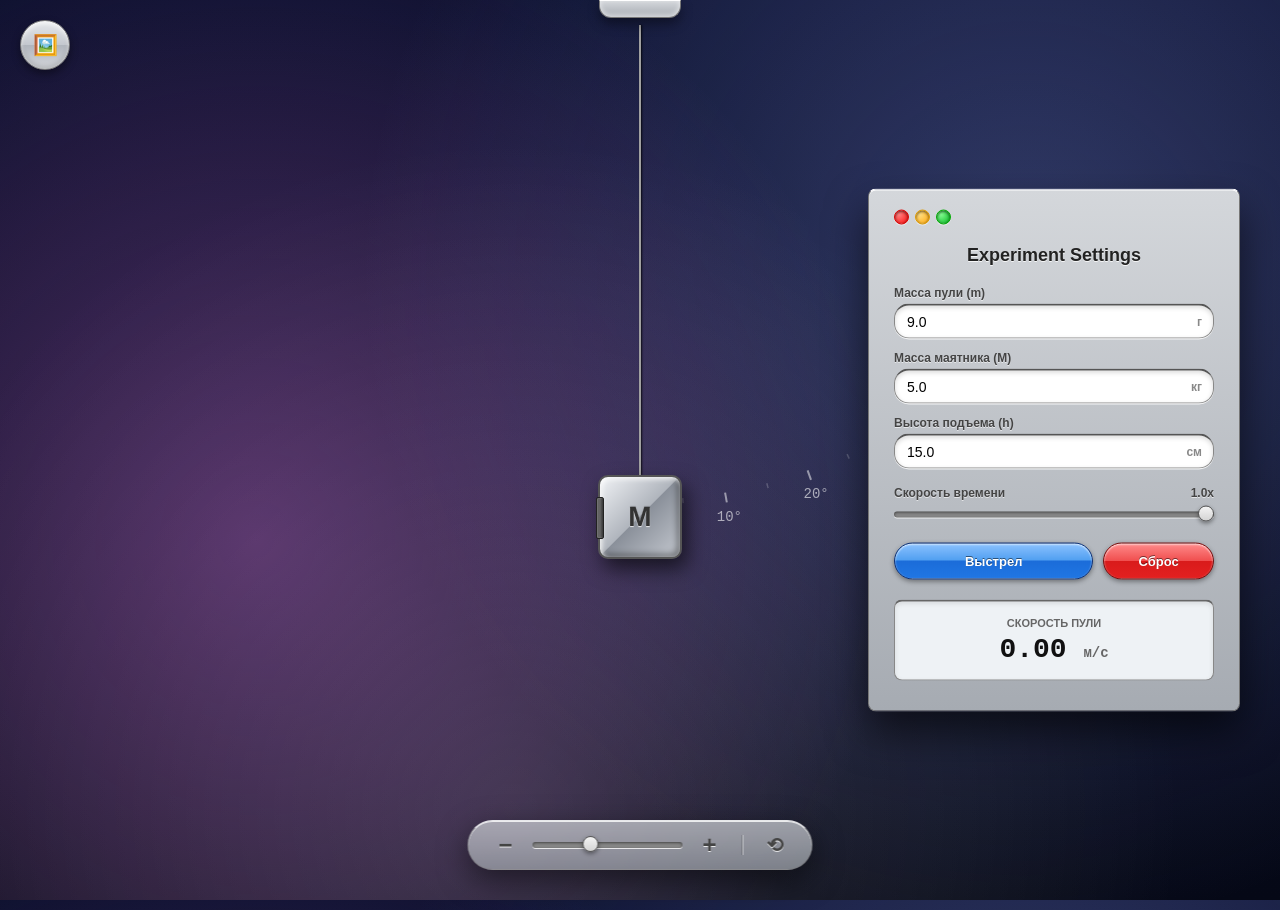
==== commit 8f1213b8: "Скорее всего финал" ====
--- a/src/main/resources/static/index.html
+++ b/src/main/resources/static/index.html
@@ -4,522 +4,7 @@
     <meta charset="UTF-8">
     <meta name="viewport" content="width=device-width, initial-scale=1.0">
     <title>Баллистический маятник</title>
-    <style>
-        /* ========================================== */
-        /* === ФОН MAC OS X LEOPARD (AURORA) ======== */
-        /* ========================================== */
-        body, html {
-            margin: 0;
-            padding: 0;
-            width: 100vw;
-            height: 100vh;
-            overflow: hidden;
-            font-family: "Lucida Grande", "Helvetica Neue", Helvetica, Arial, sans-serif;
-            color: #5e5561;
-            transition: background 0.5s ease;
-            cursor: grab; /* Курсор перетаскивания для фона */
-            user-select: none; /* Отключаем выделение текста при свайпе */
-        }
-
-        /* Фоны в стиле Apple */
-        .bg-leopard {
-            background-color: #0a0f2a;
-            background-image:
-                    radial-gradient(circle at 20% 60%, rgba(220, 114, 232, 0.35) 0%, transparent 55%),
-                    radial-gradient(circle at 80% 30%, rgba(125, 141, 223, 0.35) 0%, transparent 55%),
-                    radial-gradient(circle at 40% 90%, rgba(255, 255, 255, 0.15) 0%, transparent 60%),
-                    linear-gradient(180deg, #0b102d 0%, #050816 100%);
-        }
-        .bg-tiger {
-            background-color: #0b5394;
-            background-image: repeating-linear-gradient(0deg, transparent, transparent 2px, rgba(255,255,255,0.05) 2px, rgba(255,255,255,0.05) 4px), radial-gradient(circle at 50% -20%, #4fa3e3 0%, #073763 80%);
-        }
-        .bg-linen {
-            background-color: #4a4d54;
-            background-image: radial-gradient(circle at center, transparent 0%, rgba(0,0,0,0.4) 100%), url('data:image/svg+xml;utf8,<svg xmlns="http://www.w3.org/2000/svg" width="4" height="4"><rect width="4" height="4" fill="%234a4d54"/><path d="M0 0L4 4M4 0L0 4" stroke="%233e4046" stroke-width="1"/></svg>');
-        }
-        .bg-space {
-            background-color: #05050a;
-            background-image: radial-gradient(circle at 30% 30%, rgba(120,40,200,0.2) 0%, transparent 50%), radial-gradient(circle at 70% 70%, rgba(40,120,200,0.2) 0%, transparent 50%), url('data:image/svg+xml;utf8,<svg xmlns="http://www.w3.org/2000/svg" width="100" height="100"><circle cx="20" cy="20" r="1" fill="white" opacity="0.5"/><circle cx="70" cy="80" r="1.5" fill="white" opacity="0.8"/><circle cx="80" cy="30" r="0.8" fill="white" opacity="0.3"/></svg>');
-        }
-
-        /* ========================================== */
-        /* ==== ФИЗИЧЕСКИЕ ОБЪЕКТЫ (МАЯТНИК И ПУШКА) == */
-        /* ========================================== */
-
-        /* Точка крепления маятника (потолок) */
-        .pendulum-pivot {
-            position: absolute;
-            top: 0px;
-            left: 50%;
-            transform: translateX(-50%);
-            width: 80px;
-            height: 16px;
-
-            background: linear-gradient(180deg, #d4d7db 0%, #a6abb2 100%);
-            border-radius: 0 0 12px 12px;
-            border: 1px solid #777;
-            border-top: 1px solid #fff;
-
-            box-shadow:
-                    inset 0 -2px 5px rgba(255,255,255,0.6),
-                    0 6px 12px rgba(0,0,0,0.4);
-
-            z-index: 20;
-        }
-
-        /* Вращающаяся система маятника */
-        .pendulum-system {
-            position: absolute;
-            top: 25px; /* Ось вращения смещена под крепление */
-            /* ИСПРАВЛЕНИЕ: Жесткое центрирование, смещаем ровно на половину ширины (40px) влево */
-            left: calc(50% - 40px);
-            width: 80px; /* Фиксированная ширина для ровного центрирования детей */
-            transform-origin: top center;
-            display: flex;
-            flex-direction: column;
-            align-items: center;
-            z-index: 10;
-        }
-
-        /* Нить маятника */
-        .wire {
-            width: 2px;
-            height: 50vh;
-            background: #a0a0a0;
-            box-shadow: 1px 0 2px rgba(0,0,0,0.8);
-        }
-
-        /* Металлический блок маятника (Стиль Chrome/Матовый алюминий) */
-        .block {
-            width: 80px;
-            height: 80px;
-            background: linear-gradient(135deg, #f0f2f5 0%, #b0b5bd 49%, #8a909a 50%, #c4c8cf 100%);
-            border: 2px solid #555;
-            border-radius: 10px;
-            box-shadow:
-                    inset 2px 2px 5px rgba(255,255,255,0.9),
-                    inset -3px -3px 6px rgba(0,0,0,0.4),
-                    5px 10px 20px rgba(0,0,0,0.6);
-            position: relative;
-            display: flex;
-            justify-content: center;
-            align-items: center;
-            font-size: 28px;
-            font-weight: bold;
-            /* Эффект выгравированного текста */
-            color: #333;
-            text-shadow: 0 1px 1px rgba(255,255,255,0.8), 0 -1px 1px rgba(0,0,0,0.3);
-        }
-
-        .target-plate {
-            position: absolute;
-            left: -4px;
-            top: 20px;
-            width: 6px;
-            height: 40px;
-            /* Темный вороненый металл для контраста */
-            background: linear-gradient(to right, #444, #666, #333);
-            border: 1px solid #222;
-            border-radius: 2px;
-            box-shadow: inset 1px 0 2px rgba(255,255,255,0.3);
-        }
-
-        /* Стендовая пушка (Слева) */
-        .launcher-station {
-            position: absolute;
-            left: 8vw;
-            top: calc(50vh + 60px);
-            transform: translateY(-50%);
-            z-index: 12;
-            display: flex;
-            align-items: center;
-        }
-
-        .launcher-barrel {
-            width: 220px;
-            height: 90px;
-            background-image: url("https://upload.wikimedia.org/wikipedia/commons/b/b4/Glock_17_MOD_45154998_%28Transparent%29.png");
-            background-size: contain;
-            background-repeat: no-repeat;
-            background-position: center;
-        }
-
-        .muzzle-flash {
-            position: absolute;
-            right: -10px;
-            top: 10px;
-            width: 70px;
-            height: 70px;
-            background: radial-gradient(circle, #fff 0%, #ffcc00 20%, #ff3300 50%, transparent 70%);
-            border-radius: 50%;
-            opacity: 0;
-            mix-blend-mode: screen;
-        }
-
-        .flying-bullet {
-            position: absolute;
-            left: calc(8vw + 200px);
-            top: calc(50vh + 30px);
-            transform: translateY(-50%);
-            width: 20px;
-            height: 8px;
-            background: linear-gradient(to bottom, #ffea8c, #d4af37, #997a00);
-            border-radius: 50% 3px 3px 50%;
-            box-shadow: 0 0 10px rgba(255, 215, 0, 0.5);
-            z-index: 11;
-            opacity: 0;
-        }
-
-        /* === ЭПИЧНЫЕ СПЕЦЭФФЕКТЫ СТОЛКНОВЕНИЯ === */
-        .particle {
-            position: absolute;
-            border-radius: 50%;
-            pointer-events: none;
-            z-index: 15;
-            box-shadow: 0 0 5px currentColor;
-        }
-        .shockwave {
-            position: absolute;
-            border-radius: 50%;
-            border: 2px solid rgba(255, 255, 255, 0.8);
-            box-shadow: 0 0 15px rgba(255,200,0,0.6), inset 0 0 10px rgba(255,200,0,0.4);
-            pointer-events: none;
-            z-index: 14;
-            transform: translate(-50%, -50%);
-        }
-
-        .impact-flash {
-            position: absolute;
-            width: 300px;
-            height: 300px;
-            background: radial-gradient(circle, rgba(255,255,255,0.9) 0%, rgba(255,200,0,0.5) 30%, transparent 70%);
-            transform: translate(-50%, -50%);
-            mix-blend-mode: screen;
-            z-index: 16;
-            pointer-events: none;
-        }
-
-        /* === КНОПКА ФОНА (КЛАССИЧЕСКАЯ МЕТАЛЛИЧЕСКАЯ КНОПКА APPLE) === */
-        .bg-switcher {
-            position: fixed;
-            top: 20px;
-            left: 20px;
-            width: 48px;
-            height: 48px;
-            border-radius: 50%;
-            background: linear-gradient(180deg, #e6e8eb 0%, #c4c8cf 49%, #b0b5bd 50%, #d4d7db 100%);
-            border: 1px solid #777;
-            box-shadow:
-                    0 4px 8px rgba(0,0,0,0.4),
-                    inset 0 2px 4px rgba(255,255,255,0.9),
-                    inset 0 -2px 5px rgba(0,0,0,0.2);
-            display: flex;
-            justify-content: center;
-            align-items: center;
-            cursor: pointer;
-            z-index: 100;
-            font-size: 20px;
-            transition: transform 0.1s, box-shadow 0.1s;
-        }
-
-        /* Убираем стеклянный блик от прошлой версии, металлу он не нужен */
-        .bg-switcher::before {
-            display: none;
-        }
-
-        .bg-switcher:active {
-            transform: scale(0.92);
-            background: linear-gradient(180deg, #b0b5bd 0%, #9a9fa8 49%, #8a909a 50%, #a6abb2 100%);
-            box-shadow:
-                    0 2px 4px rgba(0,0,0,0.4),
-                    inset 0 3px 6px rgba(0,0,0,0.5);
-        }
-
-        /* ========================================== */
-        /* === ИЗМЕРИТЕЛЬНАЯ ШКАЛА (PROTRACTOR) ===== */
-        /* ========================================== */
-        #scale-container {
-            position: absolute;
-            top: 10px; /* Совпадает с осью маятника */
-            left: 50%;
-            width: 100vh;
-            height: 100vh;
-            transform: translateX(-50%);
-            pointer-events: none;
-            z-index: 5; /* За маятником */
-        }
-        .scale-line {
-            stroke: rgba(255, 255, 255, 0.2);
-            stroke-width: 1.5;
-        }
-        .scale-line-major {
-            stroke: rgba(255, 255, 255, 0.5);
-            stroke-width: 2;
-        }
-        .scale-text {
-            fill: rgba(255, 255, 255, 0.6);
-            font-size: 14px;
-            font-family: monospace;
-            text-anchor: middle;
-            alignment-baseline: middle;
-        }
-
-        /* ========================================== */
-        /* === КОНТЕЙНЕР СИМУЛЯЦИИ И ЗУМ ============ */
-        /* ========================================== */
-        #simulation-container {
-            position: absolute;
-            top: 0;
-            left: 0;
-            width: 100vw;
-            height: 100vh;
-            transform-origin: center center;
-            transition: transform 0.15s ease-out; /* Плавный зум для кнопок */
-        }
-
-        #simulation-container.dragging {
-            transition: none; /* Отключаем плавность при ручном перетаскивании для устранения дерганий */
-        }
-
-        .zoom-panel {
-            position: fixed;
-            bottom: 30px;
-            left: 50%;
-            transform: translateX(-50%);
-            background: linear-gradient(0deg, rgba(166,171,178,0.7) 0%, rgba(212,215,219,0.7) 100%);
-            border: 1px solid rgba(119,119,119,0.5);
-            border-top: 1px solid rgba(255,255,255,0.8);
-            border-radius: 30px;
-            padding: 10px 25px;
-            box-shadow: 0 10px 30px rgba(0, 0, 0, 0.5), inset 0 1px 0 rgba(255,255,255,0.8);
-            backdrop-filter: blur(8px);
-            -webkit-backdrop-filter: blur(8px);
-            display: flex;
-            align-items: center;
-            gap: 15px;
-            z-index: 100;
-            cursor: default; /* Обычный курсор над панелью */
-        }
-
-        .zoom-icon {
-            font-size: 24px;
-            font-weight: bold;
-            color: #444;
-            text-shadow: 0 1px 0 rgba(255,255,255,0.8);
-            cursor: pointer;
-            user-select: none;
-            width: 24px;
-            text-align: center;
-            transition: transform 0.1s;
-        }
-
-        .zoom-icon:active {
-            transform: scale(0.8);
-        }
-
-        .zoom-panel input[type="range"] {
-            width: 150px;
-            margin: 0;
-        }
-
-        /* ========================================== */
-        /* === ПАНЕЛЬ УПРАВЛЕНИЯ (BRUSHED METAL) ==== */
-        /* ========================================== */
-        .control-panel {
-            position: fixed;
-            right: 40px;
-            top: 50%;
-            transform: translateY(-50%);
-            width: 320px;
-            background: linear-gradient(0deg, #a6abb2 0%, #d4d7db 100%);
-            border: 1px solid #777;
-            border-top: 1px solid #fff;
-            border-radius: 8px;
-            padding: 20px 25px 30px 25px;
-            box-shadow: 0 20px 40px rgba(0, 0, 0, 0.6), inset 0 1px 0 rgba(255,255,255,1);
-            z-index: 100;
-            cursor: default; /* Обычный курсор над панелью */
-        }
-
-        .window-controls {
-            display: flex;
-            gap: 6px;
-            margin-bottom: 20px;
-        }
-        .dot {
-            width: 13px;
-            height: 13px;
-            border-radius: 50%;
-            box-shadow: inset 0 1px 3px rgba(0,0,0,0.6), 0 1px 0 rgba(255,255,255,0.5);
-        }
-        .dot.red { background: radial-gradient(circle at 30% 30%, #ff8585, #ff2e2e 70%, #cc0000); border: 1px solid #d00; }
-        .dot.yellow { background: radial-gradient(circle at 30% 30%, #ffdf85, #ffb82e 70%, #d98f00); border: 1px solid #d90; }
-        .dot.green { background: radial-gradient(circle at 30% 30%, #85ff93, #28c940 70%, #008f11); border: 1px solid #0a0; }
-
-        .panel-header h2 {
-            margin: 0;
-            font-size: 18px;
-            text-shadow: 0 1px 0 rgba(255,255,255,0.8);
-            text-align: center;
-            color: #222;
-        }
-
-        .inputs-container {
-            margin-top: 20px;
-            display: flex;
-            flex-direction: column;
-            gap: 12px;
-        }
-
-        .input-group label {
-            font-size: 12px;
-            color: #444;
-            font-weight: bold;
-            text-shadow: 0 1px 0 rgba(255,255,255,0.6);
-            margin-bottom: 4px;
-            display: flex;
-            justify-content: space-between;
-        }
-
-        .input-wrapper {
-            position: relative;
-        }
-
-        input[type="number"] {
-            width: 100%;
-            background: #ffffff;
-            border: 1px solid #888;
-            border-top: 2px solid #555;
-            color: #000;
-            padding: 8px 30px 8px 12px;
-            border-radius: 15px;
-            font-size: 14px;
-            outline: none;
-            box-shadow: inset 0 2px 5px rgba(0,0,0,0.15), 0 1px 0 rgba(255,255,255,0.8);
-            box-sizing: border-box;
-            font-family: inherit;
-        }
-
-        input[type="number"]:focus {
-            box-shadow: inset 0 2px 5px rgba(0,0,0,0.15), 0 0 5px rgba(81, 167, 249, 0.8);
-            border-color: #51a7f9;
-        }
-
-        /* Стилизация ползунка времени */
-        input[type="range"] {
-            -webkit-appearance: none;
-            width: 100%;
-            background: transparent;
-            margin: 5px 0;
-        }
-        input[type="range"]:focus {
-            outline: none;
-        }
-        input[type="range"]::-webkit-slider-runnable-track {
-            width: 100%;
-            height: 6px;
-            cursor: pointer;
-            background: #888;
-            border-radius: 3px;
-            box-shadow: inset 0 1px 3px rgba(0,0,0,0.5), 0 1px 0 rgba(255,255,255,0.8);
-        }
-        input[type="range"]::-webkit-slider-thumb {
-            height: 16px;
-            width: 16px;
-            border-radius: 50%;
-            background: linear-gradient(180deg, #f4f4f4 0%, #d4d4d4 100%);
-            border: 1px solid #555;
-            box-shadow: 0 2px 4px rgba(0,0,0,0.4);
-            cursor: pointer;
-            -webkit-appearance: none;
-            margin-top: -6px;
-        }
-
-        .unit {
-            position: absolute;
-            right: 12px;
-            top: 50%;
-            transform: translateY(-50%);
-            color: #888;
-            font-size: 12px;
-            font-weight: bold;
-        }
-
-        /* Кнопки */
-        .button-group {
-            display: flex;
-            gap: 10px;
-            margin-top: 20px;
-        }
-
-        button {
-            flex: 1;
-            background: linear-gradient(180deg, #8bc2ff 0%, #4f9ef0 49%, #1b6cd9 50%, #2076e3 100%);
-            border: 1px solid #103173;
-            color: #fff;
-            padding: 10px;
-            border-radius: 20px;
-            font-size: 13px;
-            font-weight: bold;
-            text-shadow: 0 -1px 0 rgba(0,0,0,0.5);
-            box-shadow: inset 0 1px 2px rgba(255,255,255,0.8), 0 2px 5px rgba(0,0,0,0.4);
-            cursor: pointer;
-        }
-
-        button:active {
-            background: linear-gradient(180deg, #5b92cc 0%, #3071b5 49%, #0f4896 50%, #1353a1 100%);
-            box-shadow: inset 0 2px 4px rgba(0,0,0,0.6);
-        }
-
-        button:disabled {
-            background: linear-gradient(180deg, #d0d0d0 0%, #b0b0b0 49%, #999 50%, #a0a0a0 100%);
-            border-color: #777;
-            text-shadow: 0 1px 0 rgba(255,255,255,0.5);
-            color: #555;
-            cursor: not-allowed;
-        }
-
-        .btn-reset {
-            flex: 0.5;
-            background: linear-gradient(180deg, #ff8b8b 0%, #f04f4f 49%, #d91b1b 50%, #e32020 100%);
-            border: 1px solid #731010;
-        }
-        .btn-reset:active {
-            background: linear-gradient(180deg, #cc5b5b 0%, #b53030 49%, #960f0f 50%, #a11313 100%);
-        }
-
-        .result-box {
-            margin-top: 20px;
-            background: #eef2f5;
-            border: 1px solid #888;
-            border-top: 2px solid #666;
-            border-radius: 8px;
-            padding: 15px;
-            text-align: center;
-            box-shadow: inset 0 2px 5px rgba(0,0,0,0.1);
-        }
-
-        .result-title {
-            font-size: 11px;
-            font-weight: bold;
-            color: #666;
-            text-transform: uppercase;
-        }
-
-        .result-value {
-            font-size: 28px;
-            font-weight: bold;
-            color: #111;
-            margin-top: 5px;
-            font-family: "Courier New", Courier, monospace;
-        }
-
-        .result-value span {
-            font-size: 14px;
-            color: #666;
-        }
-    </style>
+    <link rel="stylesheet" href="css/style.css">
 </head>
 <body class="bg-leopard">
 
@@ -570,7 +55,7 @@
     </div>
 
     <div class="panel-header">
-        <h2>Настройки опыта</h2>
+        <h2>Experiment Settings</h2>
     </div>
 
     <div class="inputs-container">
@@ -611,435 +96,10 @@
     </div>
 
     <div class="result-box">
-        <div class="result-title">Начальная скорость v₀</div>
+        <div class="result-title">Скорость пули</div>
         <div class="result-value" id="velocity-result">0.00 <span>м/с</span></div>
     </div>
 </aside>
-
-<script>
-    let globalPlaybackRate = 1.0;
-    let activeAnimations = [];
-    let numberAnimFrame = null; // Переменная для контроля анимации чисел
-
-    // --- Управление фонами (Стиль Apple) ---
-    const backgrounds = ['bg-leopard', 'bg-tiger', 'bg-linen', 'bg-space'];
-    let currentBgIndex = 0;
-    function cycleBackground() {
-        document.body.classList.remove(backgrounds[currentBgIndex]);
-        currentBgIndex = (currentBgIndex + 1) % backgrounds.length;
-        document.body.classList.add(backgrounds[currentBgIndex]);
-    }
-
-    // --- Управление обзором (Панорамирование и Зум) ---
-    let currentZoom = 1.0;
-    let currentPanX = 0;
-    let isDraggingView = false;
-    let startDragX = 0;
-    let startPanX = 0;
-
-    function updateView() {
-        document.getElementById('simulation-container').style.transform = `scale(${currentZoom}) translateX(${currentPanX}px)`;
-    }
-
-    function setZoom(val) {
-        currentZoom = parseFloat(val);
-        document.getElementById('zoomScale').value = currentZoom;
-        updateView();
-    }
-
-    function changeZoom(delta) {
-        let newVal = currentZoom + delta;
-        newVal = Math.max(0.4, Math.min(2.0, newVal));
-        setZoom(newVal);
-    }
-
-    function resetView() {
-        currentZoom = 1.0;
-        currentPanX = 0;
-        document.getElementById('zoomScale').value = 1.0;
-        updateView();
-    }
-
-    // Перетаскивание мышью (Движение камеры вправо/влево)
-    document.body.addEventListener('mousedown', (e) => {
-        if (e.target.closest('.control-panel') || e.target.closest('.zoom-panel') || e.target.closest('.bg-switcher')) return;
-
-        e.preventDefault(); // Предотвращаем случайное выделение текста
-
-        isDraggingView = true;
-        startDragX = e.clientX;
-        startPanX = currentPanX;
-        document.body.style.cursor = 'grabbing';
-        document.getElementById('simulation-container').classList.add('dragging');
-    });
-
-    window.addEventListener('mousemove', (e) => {
-        if (!isDraggingView) return;
-        const deltaX = (e.clientX - startDragX) / currentZoom;
-        let newPan = startPanX + deltaX;
-
-        // Ограничение перемещения камеры
-        // maxPan: сдвиг вправо (камера смотрит влево) - не даем уйти за пушку
-        const maxPan = window.innerWidth * 0.15;
-        // minPan: сдвиг влево (камера смотрит вправо) - оставляем запас для обзора маятника
-        const minPan = -window.innerWidth * 0.6;
-
-        currentPanX = Math.max(minPan, Math.min(maxPan, newPan));
-        updateView();
-    });
-
-    window.addEventListener('mouseup', () => {
-        isDraggingView = false;
-        document.body.style.cursor = 'grab';
-        document.getElementById('simulation-container').classList.remove('dragging');
-    });
-    window.addEventListener('mouseleave', () => {
-        isDraggingView = false;
-        document.body.style.cursor = 'grab';
-        document.getElementById('simulation-container').classList.remove('dragging');
-    });
-
-    // --- ИСПРАВЛЕНИЕ: Координаты точного попадания пули в мишень ---
-    // Левый край блока (ширина 80px) находится на 50vw - 40px
-    // Мишень (-4px) находится на 50vw - 44px
-    // Чтобы правый край пули (ширина 20px) коснулся мишени, пуля должна остановиться на (50vw - 44px) - 20px = 50vw - 64px
-    const TARGET_LEFT_PX = 'calc(50vw - 64px)';
-    const EPICENTER_PX = 'calc(50vw - 44px)'; // Эпицентр взрыва прямо на металлической пластине
-
-    // --- Эпичные спецэффекты ---
-    function createImpactEffect() {
-        const container = document.getElementById('simulation-container');
-        const startLeft = EPICENTER_PX;
-        const startTop = 'calc(50vh + 45px)';
-
-        // 0. Ослепительная вспышка (Glow)
-        const flash = document.createElement('div');
-        flash.className = 'impact-flash';
-        flash.style.left = startLeft;
-        flash.style.top = startTop;
-        container.appendChild(flash);
-
-        const flashAnim = flash.animate([
-            { opacity: 1, transform: 'translate(-50%, -50%) scale(0.2)' },
-            { opacity: 0, transform: 'translate(-50%, -50%) scale(1.5)' }
-        ], { duration: 400, easing: 'ease-out' });
-        flashAnim.playbackRate = globalPlaybackRate;
-        flashAnim.onfinish = () => flash.remove();
-
-        // 1. Двойная ударная волна
-        for (let w = 0; w < 2; w++) {
-            const wave = document.createElement('div');
-            wave.className = 'shockwave';
-            wave.style.left = startLeft;
-            wave.style.top = startTop;
-            container.appendChild(wave);
-
-            const waveAnim = wave.animate([
-                { width: '0px', height: '0px', opacity: 1, borderWidth: '8px' },
-                { width: w === 0 ? '250px' : '150px', height: w === 0 ? '250px' : '150px', opacity: 0, borderWidth: '1px' }
-            ], { duration: 600 + (w*200), easing: 'cubic-bezier(0.1, 0.8, 0.3, 1)', delay: w * 50 });
-            waveAnim.playbackRate = globalPlaybackRate;
-            activeAnimations.push(waveAnim);
-            waveAnim.onfinish = () => wave.remove();
-        }
-
-        // 2. Эпичные искры (Имитация разлета и гравитации)
-        for(let i=0; i < 40; i++) {
-            const spark = document.createElement('div');
-            spark.className = 'particle';
-            const size = Math.random() * 6 + 2;
-            spark.style.width = size + 'px';
-            spark.style.height = size + 'px';
-
-            // Температурные цвета искр
-            const colors = ['#ffffff', '#ffea8c', '#ffaa00', '#ff3300'];
-            spark.style.background = colors[Math.floor(Math.random() * colors.length)];
-            spark.style.boxShadow = `0 0 ${size*2}px ${spark.style.background}`;
-            spark.style.left = startLeft;
-            spark.style.top = startTop;
-            container.appendChild(spark);
-
-            // Разлет (мощный конус преимущественно назад и вверх/вниз)
-            const angle = (Math.random() * 180 - 90) * (Math.PI / 180);
-            const velocity = Math.random() * 300 + 100; // Увеличенная скорость
-            const tx = -Math.cos(angle) * velocity;
-            const ty = Math.sin(angle) * velocity;
-
-            // Физика гравитации (опускание к концу анимации)
-            const drop = Math.random() * 150 + 50;
-
-            const sparkAnim = spark.animate([
-                { transform: 'translate(0, 0) scale(1)', opacity: 1 },
-                { transform: `translate(${tx*0.5}px, ${ty*0.5 - drop*0.2}px) scale(0.8)`, opacity: 0.9, offset: 0.5 },
-                { transform: `translate(${tx}px, ${ty + drop}px) scale(0)`, opacity: 0 }
-            ], { duration: 800 + Math.random()*800, easing: 'cubic-bezier(0.2, 0.8, 0.4, 1)' });
-            sparkAnim.playbackRate = globalPlaybackRate;
-            activeAnimations.push(sparkAnim);
-            sparkAnim.onfinish = () => spark.remove();
-        }
-    }
-
-    // --- Отрисовка стильной шкалы (Транспортира) ---
-    function drawScale() {
-        const svg = document.getElementById('scale-container');
-        svg.innerHTML = '';
-
-        // Маятник крепится по центру сверху (50%, 0)
-        // Радиус маятника - 50vh.
-        const vh = window.innerHeight;
-        const R = vh * 0.5 + 40; // 50vh нить + 40px половина блока
-        const cx = vh / 2; // Центр SVG по X (ширина SVG 100vh)
-        const cy = 0;      // Центр по Y
-
-        // Рисуем дугу (только правую часть от 0 до 60 градусов)
-        for(let angle = 0; angle <= 60; angle += 5) {
-            const rad = angle * (Math.PI / 180);
-            const isMajor = angle % 10 === 0;
-
-            // Маятник отклоняется вправо
-            const x1 = cx + (R + (isMajor ? 10 : 5)) * Math.sin(rad);
-            const y1 = cy + (R + (isMajor ? 10 : 5)) * Math.cos(rad);
-            const x2 = cx + R * Math.sin(rad);
-            const y2 = cy + R * Math.cos(rad);
-
-            const line = document.createElementNS("http://www.w3.org/2000/svg", "line");
-            line.setAttribute("x1", x1);
-            line.setAttribute("y1", y1);
-            line.setAttribute("x2", x2);
-            line.setAttribute("y2", y2);
-            line.setAttribute("class", isMajor ? "scale-line-major" : "scale-line");
-            svg.appendChild(line);
-
-            if (isMajor) {
-                const tx = cx + (R + 25) * Math.sin(rad);
-                const ty = cy + (R + 25) * Math.cos(rad);
-                const text = document.createElementNS("http://www.w3.org/2000/svg", "text");
-                text.setAttribute("x", tx);
-                text.setAttribute("y", ty);
-                text.setAttribute("class", "scale-text");
-                text.textContent = angle + "°";
-                svg.appendChild(text);
-            }
-        }
-
-        // Настройка viewBox, чтобы центр был правильным
-        svg.setAttribute("viewBox", `0 0 ${vh} ${vh}`);
-    }
-
-    // Вызываем при загрузке и при изменении размера окна
-    window.addEventListener('load', drawScale);
-    window.addEventListener('resize', drawScale);
-
-    // --- Управление временем (Slow Motion) ---
-    function updateTimeScale(val) {
-        globalPlaybackRate = parseFloat(val);
-        document.getElementById('timeVal').innerText = globalPlaybackRate.toFixed(1) + 'x';
-
-        // Применяем скорость ко всем активным анимациям "на лету"
-        activeAnimations.forEach(anim => {
-            if(anim.playState !== 'finished' && anim.playState !== 'idle') {
-                anim.playbackRate = globalPlaybackRate;
-            }
-        });
-    }
-
-    // --- Сброс симуляции ---
-    function resetSimulation() {
-        // Отменяем все анимации
-        activeAnimations.forEach(anim => anim.cancel());
-        activeAnimations = [];
-
-        // ПРИНУДИТЕЛЬНАЯ ОЧИСТКА: Удаляем зависшие спецэффекты из DOM, если анимация была прервана сбросом
-        document.querySelectorAll('.particle, .shockwave, .impact-flash').forEach(el => el.remove());
-
-        // Останавливаем бегущие цифры, если они еще работают
-        if (numberAnimFrame) {
-            cancelAnimationFrame(numberAnimFrame);
-            numberAnimFrame = null;
-        }
-
-        // Возвращаем элементы на исходные позиции (Точно 0 градусов)
-        document.getElementById('launcher').style.transform = '';
-        document.getElementById('flash').style.opacity = '0';
-        document.getElementById('bullet').style.opacity = '0';
-        document.getElementById('bullet').style.left = 'calc(8vw + 200px)';
-        document.getElementById('bullet').style.top = 'calc(50vh + 30px)';
-        document.getElementById('bullet').style.transform = '';
-        document.getElementById('pendulum').style.transform = 'rotate(0deg)';
-
-        // Сброс UI
-        document.getElementById('velocity-result').innerHTML = '0.00 <span>м/с</span>';
-        document.getElementById('fireBtn').disabled = false;
-        document.getElementById('fireBtn').innerText = "Выстрел";
-    }
-
-    // --- Анимация бегущих цифр ---
-    function animateValue(id, start, end, duration) {
-        if (numberAnimFrame) cancelAnimationFrame(numberAnimFrame);
-        const obj = document.getElementById(id);
-        let startTimestamp = null;
-        const step = (timestamp) => {
-            if (!startTimestamp) startTimestamp = timestamp;
-            const progress = Math.min((timestamp - startTimestamp) / duration, 1);
-            // Формула плавного замедления (easeOutExpo)
-            const easeOut = progress === 1 ? 1 : 1 - Math.pow(2, -10 * progress);
-            const currentVal = (start + (end - start) * easeOut).toFixed(2);
-
-            obj.innerHTML = `${currentVal} <span>м/с</span>`;
-
-            if (progress < 1) {
-                numberAnimFrame = window.requestAnimationFrame(step);
-            }
-        };
-        numberAnimFrame = window.requestAnimationFrame(step);
-    }
-
-    // Вспомогательная функция для запуска анимаций с учетом времени
-    function playAnim(element, keyframes, options) {
-        const anim = element.animate(keyframes, options);
-        anim.playbackRate = globalPlaybackRate;
-        activeAnimations.push(anim);
-        return anim;
-    }
-
-    // --- Основной расчет ---
-    async function performExperiment() {
-        resetSimulation(); // Очищаем перед новым выстрелом
-
-        const bulletMass = parseFloat(document.getElementById('bulletMass').value);
-        const pendulumMass = parseFloat(document.getElementById('pendulumMass').value);
-        const heightCm = parseFloat(document.getElementById('height').value);
-
-        if(!bulletMass || !pendulumMass || !heightCm) {
-            alert("Пожалуйста, заполните все параметры!");
-            return;
-        }
-
-        const button = document.getElementById('fireBtn');
-        button.disabled = true;
-        button.innerText = "В процессе...";
-
-        let formattedVelocity = "0.00";
-
-        try {
-            // Пытаемся вызвать API (если сервер Spring Boot включен)
-            const response = await fetch('/api/calculate', {
-                method: 'POST',
-                headers: { 'Content-Type': 'application/json' },
-                body: JSON.stringify({ bulletMass, pendulumMass, height: heightCm })
-            });
-
-            if (response.ok) {
-                const data = await response.json();
-                formattedVelocity = data.formattedVelocity;
-            } else {
-                throw new Error("Server error");
-            }
-        } catch (error) {
-            // ЛОКАЛЬНЫЙ ФОЛЛБЕК (Расчет прямо в JS, если API недоступно)
-            console.log("Сервер недоступен. Используется локальный расчет.");
-            const g = 9.81;
-            const h_m = heightCm / 100; // см в метры
-            const m_kg = bulletMass / 1000; // г в кг
-
-            // v = sqrt(2gh) - макс. скорость маятника
-            const v_pendulum = Math.sqrt(2 * g * h_m);
-            // Закон сохранения импульса: m * v0 = (m + M) * v_pendulum
-            const v0 = ((m_kg + pendulumMass) * v_pendulum) / m_kg;
-            formattedVelocity = v0.toFixed(2);
-        }
-
-        triggerPhysicsAnimation(heightCm, formattedVelocity);
-    }
-
-    // --- Анимация физики ---
-    function triggerPhysicsAnimation(heightCm, resultVelocity) {
-        const launcher = document.getElementById('launcher');
-        const flash = document.getElementById('flash');
-        const bullet = document.getElementById('bullet');
-        const pendulum = document.getElementById('pendulum');
-        const velocityResult = document.getElementById('velocity-result');
-        const button = document.getElementById('fireBtn');
-
-        // РАСЧЕТ УГЛА ОТКЛОНЕНИЯ
-        const L_cm = 100; // Визуальная длина
-        const effectiveHeight = Math.min(heightCm, L_cm - 1);
-        const radians = Math.acos(1 - (effectiveHeight / L_cm));
-
-        let angleDeg = -(radians * (180 / Math.PI));
-        angleDeg = Math.max(angleDeg, -75); // Визуальный лимит угла
-
-        // Отдача пистолета
-        playAnim(launcher, [
-            { transform: 'translateY(-50%) translateX(0)' },
-            { transform: 'translateY(-50%) translateX(-25px)', offset: 0.1 },
-            { transform: 'translateY(-50%) translateX(0)' }
-        ], { duration: 500, easing: 'cubic-bezier(0.1, 0.9, 0.2, 1)' });
-
-        // Вспышка
-        playAnim(flash, [
-            { opacity: 1, transform: 'scale(1.5)' },
-            { opacity: 0, transform: 'scale(0.5)' }
-        ], { duration: 150, easing: 'ease-out' });
-
-        // Полет пули (Точно к левому краю пластины)
-        const bulletFly = playAnim(bullet, [
-            { left: 'calc(8vw + 200px)', top: 'calc(50vh + 30px)', opacity: 1, transform: 'rotate(0deg)' },
-            { left: TARGET_LEFT_PX, top: 'calc(50vh + 45px)', opacity: 1, transform: 'rotate(0deg)' }
-        ], { duration: 200, easing: 'linear', fill: 'forwards' });
-
-        // После точного попадания пули в маятник
-        bulletFly.onfinish = () => {
-            // Запуск эпичного спецэффекта
-            createImpactEffect();
-
-            // Падение пули (отскок от пластины)
-            playAnim(bullet, [
-                { left: TARGET_LEFT_PX, top: 'calc(50vh + 45px)', transform: 'rotate(0deg)', opacity: 1 },
-                { left: `calc(${TARGET_LEFT_PX} - 20px)`, top: '100vh', transform: 'rotate(-45deg)', opacity: 0 }
-            ], { duration: 700, easing: 'ease-in', fill: 'forwards' });
-
-            // ИСПРАВЛЕНИЕ МАТЕМАТИКИ МАЯТНИКА (Всегда встает на 0)
-            const frames = 150;
-            const duration = 6000;
-            const keyframes = [];
-
-            // Делаем частоту кратной числу ПИ, чтобы последний кадр синусоиды идеально совпадал с нулем
-            const freq = 5 * Math.PI;
-            const damp = 3.5;
-
-            // Точный расчет пика для нормализации
-            const peakTime = Math.atan(freq / damp) / freq;
-            const normFactor = 1 / (Math.exp(-damp * peakTime) * Math.sin(freq * peakTime));
-
-            for (let i = 0; i <= frames; i++) {
-                let t = i / frames;
-                let currentAngle = angleDeg * normFactor * Math.exp(-damp * t) * Math.sin(freq * t);
-
-                // Жесткое обнуление на последнем кадре анимации
-                if (i === frames) {
-                    currentAngle = 0;
-                }
-
-                keyframes.push({ transform: `rotate(${currentAngle}deg)` });
-            }
-
-            playAnim(pendulum, keyframes, {
-                duration: duration,
-                easing: 'linear',
-                fill: 'forwards'
-            });
-
-            // Выводим результат
-            setTimeout(() => {
-                const targetVelocity = parseFloat(resultVelocity);
-                animateValue("velocity-result", 0, targetVelocity, 300 / globalPlaybackRate);
-
-                button.disabled = false;
-                button.innerText = "Выстрел";
-            }, 500 / globalPlaybackRate);
-        };
-    }
-</script>
+<script src="js/script.js"></script>
 </body>
 </html>
--- a/src/main/resources/static/css/style.css
+++ b/src/main/resources/static/css/style.css
@@ -0,0 +1,515 @@
+ /* ========================================== */
+    /* === ФОН  ======== */
+    /* ========================================== */
+body, html {
+    margin: 0;
+    padding: 0;
+    width: 100vw;
+    height: 100vh;
+    overflow: hidden;
+    font-family: "Lucida Grande", "Helvetica Neue", Helvetica, Arial, sans-serif;
+    color: #5e5561;
+    transition: background 0.5s ease;
+    cursor: grab; /* Курсор перетаскивания для фона */
+    user-select: none; /* Отключаем выделение текста при свайпе */
+}
+
+/* Фоны */
+.bg-leopard {
+    background-color: #0a0f2a;
+    background-image:
+            radial-gradient(circle at 20% 60%, rgba(220, 114, 232, 0.35) 0%, transparent 55%),
+            radial-gradient(circle at 80% 30%, rgba(125, 141, 223, 0.35) 0%, transparent 55%),
+            radial-gradient(circle at 40% 90%, rgba(255, 255, 255, 0.15) 0%, transparent 60%),
+            linear-gradient(180deg, #0b102d 0%, #050816 100%);
+}
+.bg-tiger {
+    background-color: #0b5394;
+    background-image: repeating-linear-gradient(0deg, transparent, transparent 2px, rgba(255,255,255,0.05) 2px, rgba(255,255,255,0.05) 4px), radial-gradient(circle at 50% -20%, #4fa3e3 0%, #073763 80%);
+}
+.bg-linen {
+    background-color: #4a4d54;
+    background-image: radial-gradient(circle at center, transparent 0%, rgba(0,0,0,0.4) 100%), url('data:image/svg+xml;utf8,<svg xmlns="http://www.w3.org/2000/svg" width="4" height="4"><rect width="4" height="4" fill="%234a4d54"/><path d="M0 0L4 4M4 0L0 4" stroke="%233e4046" stroke-width="1"/></svg>');
+}
+.bg-space {
+    background-color: #05050a;
+    background-image: radial-gradient(circle at 30% 30%, rgba(120,40,200,0.2) 0%, transparent 50%), radial-gradient(circle at 70% 70%, rgba(40,120,200,0.2) 0%, transparent 50%), url('data:image/svg+xml;utf8,<svg xmlns="http://www.w3.org/2000/svg" width="100" height="100"><circle cx="20" cy="20" r="1" fill="white" opacity="0.5"/><circle cx="70" cy="80" r="1.5" fill="white" opacity="0.8"/><circle cx="80" cy="30" r="0.8" fill="white" opacity="0.3"/></svg>');
+}
+
+/* ========================================== */
+/* ==== ФИЗИЧЕСКИЕ ОБЪЕКТЫ (МАЯТНИК И ПУШКА) == */
+/* ========================================== */
+
+/* Точка крепления маятника (потолок) */
+.pendulum-pivot {
+    position: absolute;
+    top: 0px;
+    left: 50%;
+    transform: translateX(-50%);
+    width: 80px;
+    height: 16px;
+
+    background: linear-gradient(180deg, #d4d7db 0%, #a6abb2 100%);
+    border-radius: 0 0 12px 12px;
+    border: 1px solid #777;
+    border-top: 1px solid #fff;
+
+    box-shadow:
+            inset 0 -2px 5px rgba(255,255,255,0.6),
+            0 6px 12px rgba(0,0,0,0.4);
+
+    z-index: 20;
+}
+
+/* Вращающаяся система маятника */
+.pendulum-system {
+    position: absolute;
+    top: 25px; /* Ось вращения смещена под крепление */
+    /* ИСПРАВЛЕНИЕ: Жесткое центрирование, смещаем ровно на половину ширины (40px) влево */
+    left: calc(50% - 40px);
+    width: 80px; /* Фиксированная ширина для ровного центрирования детей */
+    transform-origin: top center;
+    display: flex;
+    flex-direction: column;
+    align-items: center;
+    z-index: 10;
+}
+
+/* Нить маятника */
+.wire {
+    width: 2px;
+    height: 50vh;
+    background: #a0a0a0;
+    box-shadow: 1px 0 2px rgba(0,0,0,0.8);
+}
+
+/* Металлический блок маятника (Стиль Chrome/Матовый алюминий) */
+.block {
+    width: 80px;
+    height: 80px;
+    background: linear-gradient(135deg, #f0f2f5 0%, #b0b5bd 49%, #8a909a 50%, #c4c8cf 100%);
+    border: 2px solid #555;
+    border-radius: 10px;
+    box-shadow:
+            inset 2px 2px 5px rgba(255,255,255,0.9),
+            inset -3px -3px 6px rgba(0,0,0,0.4),
+            5px 10px 20px rgba(0,0,0,0.6);
+    position: relative;
+    display: flex;
+    justify-content: center;
+    align-items: center;
+    font-size: 28px;
+    font-weight: bold;
+    /* Эффект выгравированного текста */
+    color: #333;
+    text-shadow: 0 1px 1px rgba(255,255,255,0.8), 0 -1px 1px rgba(0,0,0,0.3);
+}
+
+.target-plate {
+    position: absolute;
+    left: -4px;
+    top: 20px;
+    width: 6px;
+    height: 40px;
+    /* Темный вороненый металл для контраста */
+    background: linear-gradient(to right, #444, #666, #333);
+    border: 1px solid #222;
+    border-radius: 2px;
+    box-shadow: inset 1px 0 2px rgba(255,255,255,0.3);
+}
+
+/* Стендовая пушка (Слева) */
+.launcher-station {
+    position: absolute;
+    left: 8vw;
+    top: calc(50vh + 70px);
+    transform: translateY(-50%);
+    z-index: 12;
+    display: flex;
+    align-items: center;
+}
+
+.launcher-barrel {
+    width: 220px;
+    height: 90px;
+    background-image: url("https://upload.wikimedia.org/wikipedia/commons/b/b4/Glock_17_MOD_45154998_%28Transparent%29.png");
+    background-size: contain;
+    background-repeat: no-repeat;
+    background-position: center;
+}
+
+.muzzle-flash {
+    position: absolute;
+    right: -10px;
+    top: 10px;
+    width: 70px;
+    height: 70px;
+    background: radial-gradient(circle, #fff 0%, #ffcc00 20%, #ff3300 50%, transparent 70%);
+    border-radius: 50%;
+    opacity: 0;
+    mix-blend-mode: screen;
+}
+
+.flying-bullet {
+    position: absolute;
+    left: calc(8vw + 200px);
+    top: calc(50vh + 30px);
+    transform: translateY(-50%);
+    width: 20px;
+    height: 8px;
+    background: linear-gradient(to bottom, #ffea8c, #d4af37, #997a00);
+    /* ИСПРАВЛЕНИЕ: Форма пули. Плоская слева (3px), острая справа (50%) */
+    border-radius: 3px 50% 50% 3px;
+    box-shadow: 0 0 10px rgba(255, 215, 0, 0.5);
+    z-index: 11;
+    opacity: 0;
+}
+
+/* === ЭПИЧНЫЕ СПЕЦЭФФЕКТЫ СТОЛКНОВЕНИЯ === */
+.particle {
+    position: absolute;
+    border-radius: 50%;
+    pointer-events: none;
+    z-index: 15;
+    box-shadow: 0 0 5px currentColor;
+}
+.shockwave {
+    position: absolute;
+    border-radius: 50%;
+    border: 2px solid rgba(255, 255, 255, 0.8);
+    box-shadow: 0 0 15px rgba(255,200,0,0.6), inset 0 0 10px rgba(255,200,0,0.4);
+    pointer-events: none;
+    z-index: 14;
+    transform: translate(-50%, -50%);
+}
+
+.impact-flash {
+    position: absolute;
+    width: 300px;
+    height: 300px;
+    background: radial-gradient(circle, rgba(255,255,255,0.9) 0%, rgba(255,200,0,0.5) 30%, transparent 70%);
+    transform: translate(-50%, -50%);
+    mix-blend-mode: screen;
+    z-index: 16;
+    pointer-events: none;
+}
+
+/* === КНОПКА ФОНА (КЛАССИЧЕСКАЯ МЕТАЛЛИЧЕСКАЯ КНОПКА) === */
+.bg-switcher {
+    position: fixed;
+    top: 20px;
+    left: 20px;
+    width: 48px;
+    height: 48px;
+    border-radius: 50%;
+    background: linear-gradient(180deg, #e6e8eb 0%, #c4c8cf 49%, #b0b5bd 50%, #d4d7db 100%);
+    border: 1px solid #777;
+    box-shadow:
+            0 4px 8px rgba(0,0,0,0.4),
+            inset 0 2px 4px rgba(255,255,255,0.9),
+            inset 0 -2px 5px rgba(0,0,0,0.2);
+    display: flex;
+    justify-content: center;
+    align-items: center;
+    cursor: pointer;
+    z-index: 100;
+    font-size: 20px;
+    transition: transform 0.1s, box-shadow 0.1s;
+}
+
+/* Убираем стеклянный блик от прошлой версии, металлу он не нужен */
+.bg-switcher::before {
+    display: none;
+}
+
+.bg-switcher:active {
+    transform: scale(0.92);
+    background: linear-gradient(180deg, #b0b5bd 0%, #9a9fa8 49%, #8a909a 50%, #a6abb2 100%);
+    box-shadow:
+            0 2px 4px rgba(0,0,0,0.4),
+            inset 0 3px 6px rgba(0,0,0,0.5);
+}
+
+/* ========================================== */
+/* === ИЗМЕРИТЕЛЬНАЯ ШКАЛА (PROTRACTOR) ===== */
+/* ========================================== */
+#scale-container {
+    position: absolute;
+    top: 10px; /* Совпадает с осью маятника */
+    left: 50%;
+    width: 100vh;
+    height: 100vh;
+    transform: translateX(-50%);
+    pointer-events: none;
+    z-index: 5; /* За маятником */
+}
+.scale-line {
+    stroke: rgba(255, 255, 255, 0.2);
+    stroke-width: 1.5;
+}
+.scale-line-major {
+    stroke: rgba(255, 255, 255, 0.5);
+    stroke-width: 2;
+}
+.scale-text {
+    fill: rgba(255, 255, 255, 0.6);
+    font-size: 14px;
+    font-family: monospace;
+    text-anchor: middle;
+    alignment-baseline: middle;
+}
+
+/* ========================================== */
+/* === КОНТЕЙНЕР СИМУЛЯЦИИ И ЗУМ ============ */
+/* ========================================== */
+#simulation-container {
+    position: absolute;
+    top: 0;
+    left: 0;
+    width: 100vw;
+    height: 100vh;
+    transform-origin: center center;
+    transition: transform 0.15s ease-out; /* Плавный зум для кнопок */
+}
+
+#simulation-container.dragging {
+    transition: none; /* Отключаем плавность при ручном перетаскивании для устранения дерганий */
+}
+
+.zoom-panel {
+    position: fixed;
+    bottom: 30px;
+    left: 50%;
+    transform: translateX(-50%);
+    background: linear-gradient(0deg, rgba(166,171,178,0.7) 0%, rgba(212,215,219,0.7) 100%);
+    border: 1px solid rgba(119,119,119,0.5);
+    border-top: 1px solid rgba(255,255,255,0.8);
+    border-radius: 30px;
+    padding: 10px 25px;
+    box-shadow: 0 10px 30px rgba(0, 0, 0, 0.5), inset 0 1px 0 rgba(255,255,255,0.8);
+    backdrop-filter: blur(8px);
+    -webkit-backdrop-filter: blur(8px);
+    display: flex;
+    align-items: center;
+    gap: 15px;
+    z-index: 100;
+    cursor: default; /* Обычный курсор над панелью */
+}
+
+.zoom-icon {
+    font-size: 24px;
+    font-weight: bold;
+    color: #444;
+    text-shadow: 0 1px 0 rgba(255,255,255,0.8);
+    cursor: pointer;
+    user-select: none;
+    width: 24px;
+    text-align: center;
+    transition: transform 0.1s;
+}
+
+.zoom-icon:active {
+    transform: scale(0.8);
+}
+
+.zoom-panel input[type="range"] {
+    width: 150px;
+    margin: 0;
+}
+
+/* ========================================== */
+/* === ПАНЕЛЬ УПРАВЛЕНИЯ (BRUSHED METAL) ==== */
+/* ========================================== */
+.control-panel {
+    position: fixed;
+    right: 40px;
+    top: 50%;
+    transform: translateY(-50%);
+    width: 320px;
+    background: linear-gradient(0deg, #a6abb2 0%, #d4d7db 100%);
+    border: 1px solid #777;
+    border-top: 1px solid #fff;
+    border-radius: 8px;
+    padding: 20px 25px 30px 25px;
+    box-shadow: 0 20px 40px rgba(0, 0, 0, 0.6), inset 0 1px 0 rgba(255,255,255,1);
+    z-index: 100;
+    cursor: default; /* Обычный курсор над панелью */
+}
+
+.window-controls {
+    display: flex;
+    gap: 6px;
+    margin-bottom: 20px;
+}
+.dot {
+    width: 13px;
+    height: 13px;
+    border-radius: 50%;
+    box-shadow: inset 0 1px 3px rgba(0,0,0,0.6), 0 1px 0 rgba(255,255,255,0.5);
+}
+.dot.red { background: radial-gradient(circle at 30% 30%, #ff8585, #ff2e2e 70%, #cc0000); border: 1px solid #d00; }
+.dot.yellow { background: radial-gradient(circle at 30% 30%, #ffdf85, #ffb82e 70%, #d98f00); border: 1px solid #d90; }
+.dot.green { background: radial-gradient(circle at 30% 30%, #85ff93, #28c940 70%, #008f11); border: 1px solid #0a0; }
+
+.panel-header h2 {
+    margin: 0;
+    font-size: 18px;
+    text-shadow: 0 1px 0 rgba(255,255,255,0.8);
+    text-align: center;
+    color: #222;
+}
+
+.inputs-container {
+    margin-top: 20px;
+    display: flex;
+    flex-direction: column;
+    gap: 12px;
+}
+
+.input-group label {
+    font-size: 12px;
+    color: #444;
+    font-weight: bold;
+    text-shadow: 0 1px 0 rgba(255,255,255,0.6);
+    margin-bottom: 4px;
+    display: flex;
+    justify-content: space-between;
+}
+
+.input-wrapper {
+    position: relative;
+}
+
+input[type="number"] {
+    width: 100%;
+    background: #ffffff;
+    border: 1px solid #888;
+    border-top: 2px solid #555;
+    color: #000;
+    padding: 8px 30px 8px 12px;
+    border-radius: 15px;
+    font-size: 14px;
+    outline: none;
+    box-shadow: inset 0 2px 5px rgba(0,0,0,0.15), 0 1px 0 rgba(255,255,255,0.8);
+    box-sizing: border-box;
+    font-family: inherit;
+}
+
+input[type="number"]:focus {
+    box-shadow: inset 0 2px 5px rgba(0,0,0,0.15), 0 0 5px rgba(81, 167, 249, 0.8);
+    border-color: #51a7f9;
+}
+
+/* Стилизация ползунка времени */
+input[type="range"] {
+    -webkit-appearance: none;
+    width: 100%;
+    background: transparent;
+    margin: 5px 0;
+}
+input[type="range"]:focus {
+    outline: none;
+}
+input[type="range"]::-webkit-slider-runnable-track {
+    width: 100%;
+    height: 6px;
+    cursor: pointer;
+    background: #888;
+    border-radius: 3px;
+    box-shadow: inset 0 1px 3px rgba(0,0,0,0.5), 0 1px 0 rgba(255,255,255,0.8);
+}
+input[type="range"]::-webkit-slider-thumb {
+    height: 16px;
+    width: 16px;
+    border-radius: 50%;
+    background: linear-gradient(180deg, #f4f4f4 0%, #d4d4d4 100%);
+    border: 1px solid #555;
+    box-shadow: 0 2px 4px rgba(0,0,0,0.4);
+    cursor: pointer;
+    -webkit-appearance: none;
+    margin-top: -6px;
+}
+
+.unit {
+    position: absolute;
+    right: 12px;
+    top: 50%;
+    transform: translateY(-50%);
+    color: #888;
+    font-size: 12px;
+    font-weight: bold;
+}
+
+/* Кнопки */
+.button-group {
+    display: flex;
+    gap: 10px;
+    margin-top: 20px;
+}
+
+button {
+    flex: 1;
+    background: linear-gradient(180deg, #8bc2ff 0%, #4f9ef0 49%, #1b6cd9 50%, #2076e3 100%);
+    border: 1px solid #103173;
+    color: #fff;
+    padding: 10px;
+    border-radius: 20px;
+    font-size: 13px;
+    font-weight: bold;
+    text-shadow: 0 -1px 0 rgba(0,0,0,0.5);
+    box-shadow: inset 0 1px 2px rgba(255,255,255,0.8), 0 2px 5px rgba(0,0,0,0.4);
+    cursor: pointer;
+}
+
+button:active {
+    background: linear-gradient(180deg, #5b92cc 0%, #3071b5 49%, #0f4896 50%, #1353a1 100%);
+    box-shadow: inset 0 2px 4px rgba(0,0,0,0.6);
+}
+
+button:disabled {
+    background: linear-gradient(180deg, #d0d0d0 0%, #b0b0b0 49%, #999 50%, #a0a0a0 100%);
+    border-color: #777;
+    text-shadow: 0 1px 0 rgba(255,255,255,0.5);
+    color: #555;
+    cursor: not-allowed;
+}
+
+.btn-reset {
+    flex: 0.5;
+    background: linear-gradient(180deg, #ff8b8b 0%, #f04f4f 49%, #d91b1b 50%, #e32020 100%);
+    border: 1px solid #731010;
+}
+.btn-reset:active {
+    background: linear-gradient(180deg, #cc5b5b 0%, #b53030 49%, #960f0f 50%, #a11313 100%);
+}
+
+.result-box {
+    margin-top: 20px;
+    background: #eef2f5;
+    border: 1px solid #888;
+    border-top: 2px solid #666;
+    border-radius: 8px;
+    padding: 15px;
+    text-align: center;
+    box-shadow: inset 0 2px 5px rgba(0,0,0,0.1);
+}
+
+.result-title {
+    font-size: 11px;
+    font-weight: bold;
+    color: #666;
+    text-transform: uppercase;
+}
+
+.result-value {
+    font-size: 28px;
+    font-weight: bold;
+    color: #111;
+    margin-top: 5px;
+    font-family: "Courier New", Courier, monospace;
+}
+
+.result-value span {
+    font-size: 14px;
+    color: #666;
+}
